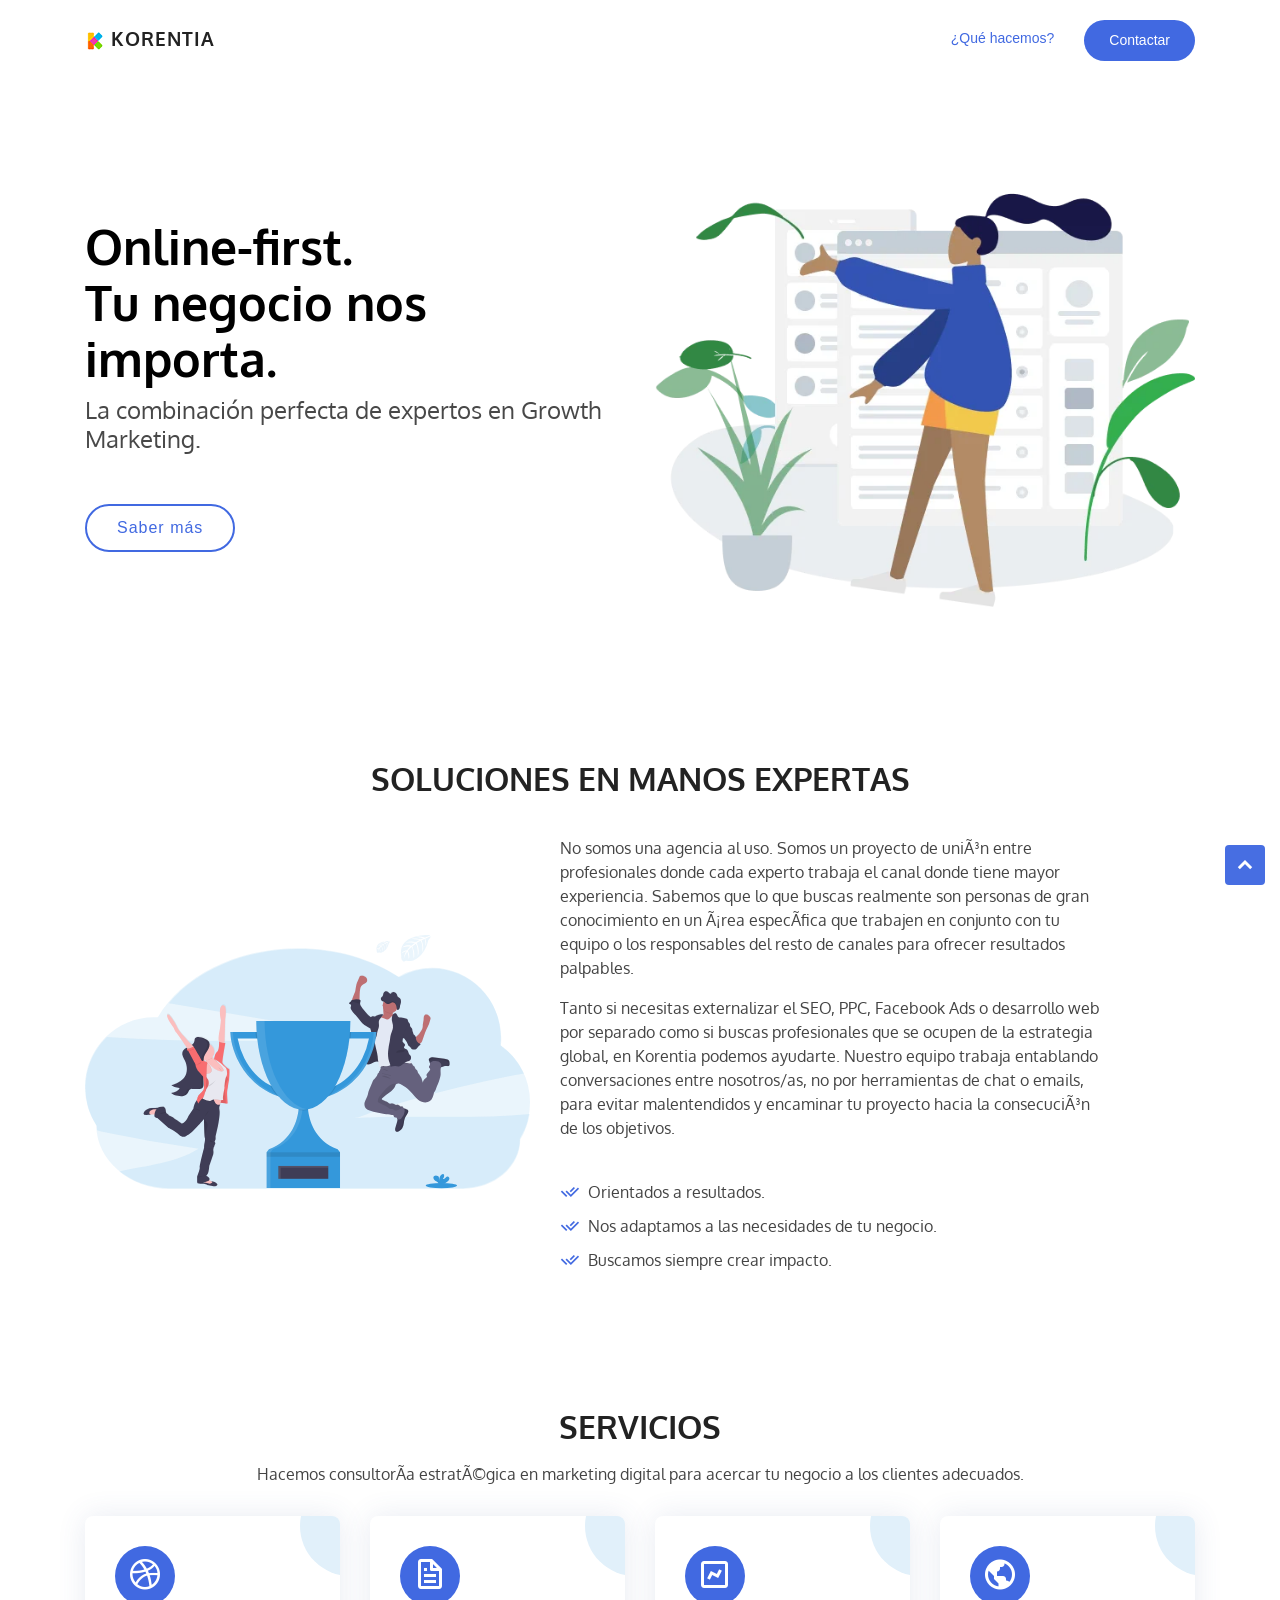
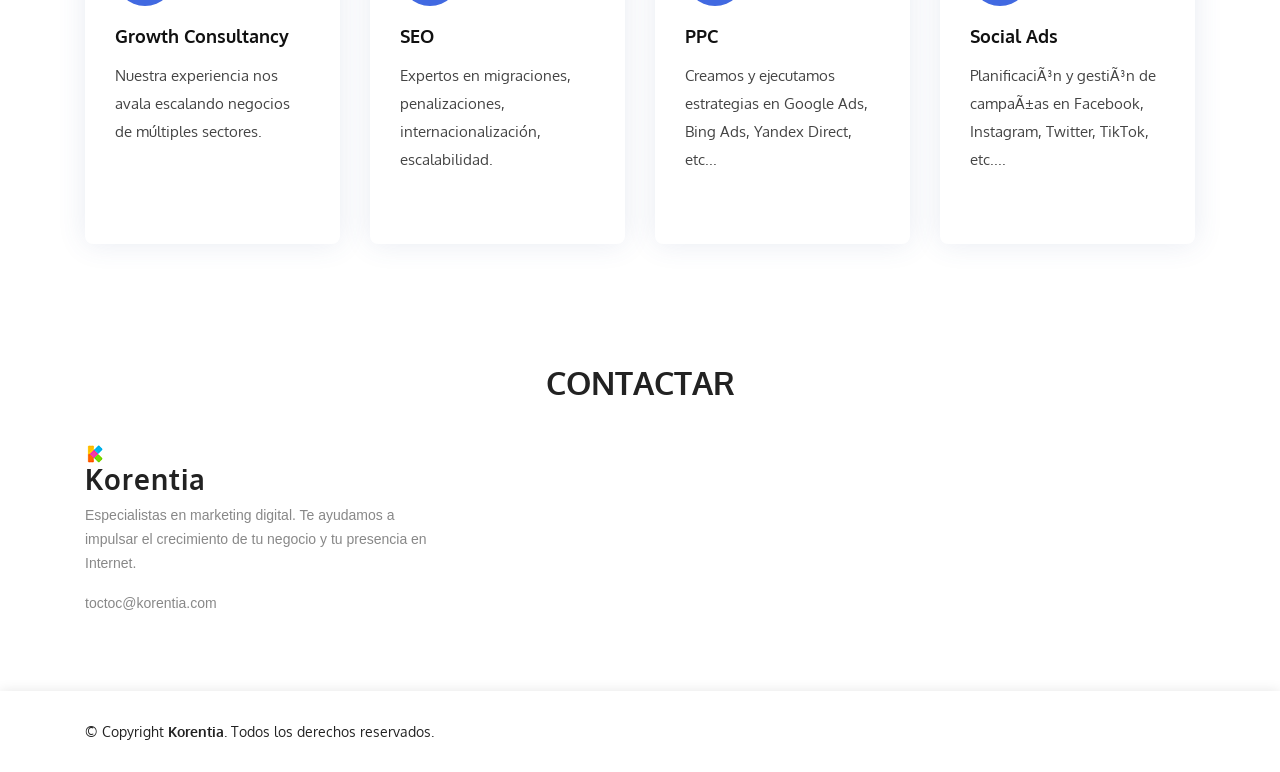
==== index.html @ b809f475 "Add files via upload" ====
<!DOCTYPE html>
<html lang="en-US" prefix="og: http://ogp.me/ns# fb: http://ogp.me/ns/fb#>
  <head>
    <!-- Global site tag (gtag.js) - Google Analytics -->

    <!-- END Global site tag (gtag.js) - Google Analytics -->

    <meta charset="utf-8" />
    <meta content="width=device-width, initial-scale=1.0" name="viewport" />

    <title>
      Korentia - Marketing Digital | SEO PPC Growth Social Ads    </title>
    <meta
      name="description"
      content="Korentia somos especialistas en marketing digital y te ayudamos a impulsar el crecimiento de tu negocio y tu presencia en Internet. "
    />


    <!-- Favicons -->
    <link href="assets/img/korentia-favicon.png" rel="icon" />
    <link href="assets/img/korentia-favicon.png" rel="apple-touch-icon" />

    <!-- Google Fonts -->
    <!-- <link rel="preconnect" href="https://fonts.gstatic.com/" crossorigin /> -->
    <!-- <link
      href="https://fonts.googleapis.com/css?family=Open+Sans:300,400,600,700|Raleway:300,400,500,600,700,|Poppins:300,400,500,600,700"
      rel="stylesheet"
    /> -->
     <link rel="stylesheet" type="text/css" href="https://fonts.googleapis.com/css?family=Oxygen|Karla"> 

    <!-- Vendor CSS Files -->
    <link
      href="assets/vendor/bootstrap/css/bootstrap.min.css"
      rel="stylesheet"
    />
    <link href="assets/vendor/icofont/icofont.min.css" rel="stylesheet" />
    <link href="assets/vendor/remixicon/remixicon.css" rel="stylesheet" />
    <link href="assets/vendor/boxicons/css/boxicons.min.css" rel="stylesheet" />
    <link
      href="assets/vendor/owl.carousel/assets/owl.carousel.min.css"
      rel="stylesheet"
    />
    <link href="assets/vendor/venobox/venobox.css" rel="stylesheet" />
    <link href="assets/vendor/aos/aos.css" rel="stylesheet" />

    <link rel=“canonical” href=“https://korentia.com/” />

    <!-- Template Main CSS File -->
    <link href="assets/css/style.css" rel="stylesheet" />

    <!-- JSON-LD markup generated by Google Structured Data Markup Helper. -->
    <script type="application/ld+json">
      {
        "@context": "http://schema.org",
        "@type": "LocalBusiness",
        "name": "Korentia",
        "description": "Korentia somos especialistas en marketing digital y te ayudamos a impulsar el crecimiento de tu negocio y tu presencia en Internet.",
        "logo": "https://korentia.com/assets/img/korentia-favicon.png",
        "email": "toctoc@korentia.com",
        "url": "https://korentia.com",
        "image": "https://korentia.com/assets/img/HERO.png",
        "address": "Spain"
      }
    </script>
                              
  </head>

  <body>
    <!-- ======= Header ======= -->
    <header id="header" class="fixed-top d-flex align-items-center">
      <div class="container d-flex align-items-center">
        <div class="logo mr-auto">
          <h1 class="text-light"><img
                src="assets/img/korentia-favicon.png"
                alt="Korentia logo"
                class="img-fluid"
              />
            <a href="/"><span>KORENTIA</span></a>
          </h1>
          <!-- Uncomment below if you prefer to use an image logo -->
          <!-- <a href="index.html"><img src="assets/img/logo.png" alt="" class="img-fluid"></a>-->
        </div>

        <nav class="nav-menu d-none d-lg-block">
          <ul>
            <li><a href="#services">&iquest;Qu&eacute; hacemos?</a></li>
            <li class="get-started"><a href="#contact">Contactar</a></li>
          </ul>
        </nav>
        <!-- .nav-menu -->
      </div>
    </header>
    <!-- End Header -->

    <!-- ======= Hero Section ======= -->
    <section id="hero" class="d-flex align-items-center">
      <div class="container">
        <div class="row">
          <div
            class="col-lg-6 pt-5 pt-lg-0 order-2 order-lg-1 d-flex flex-column justify-content-center"
          >
            <h1 data-aos="fade-up">
              Online-first. <br />Tu negocio nos importa.
            </h1>
            <h2 data-aos="fade-up" data-aos-delay="400">
              La combinaci&oacute;n perfecta de expertos en Growth Marketing.
            </h2>
            <div data-aos="fade-up" data-aos-delay="800">
              <a href="#about" class="btn-get-started scrollto">Saber m&aacute;s</a>
            </div>
          </div>
          <div
            hreflang="en-us"
            class="col-lg-6 order-1 order-lg-2 hero-img"
            data-aos="fade-left"
            data-aos-delay="200"
          >
            <img src="assets/img/HERO.webp" class="img-fluid animated" alt="" />
          </div>
        </div>
      </div>
    </section>
    <!-- End Hero -->

    <main id="main">
      <!-- ======= About Us Section ======= -->
      <section id="about" class="about">
        <div class="container">
          <div class="section-title" data-aos="fade-up">
            <h2>Soluciones en manos expertas</h2>
          </div>

          <div class="row content">
            <div
              class="image col-xl-5 d-flex align-items-stretch justify-content-center justify-content-xl-start"
              data-aos="fade-right"
              data-aos-delay="150"
            >
              <img src="assets/img/counts-img.svg" alt="" class="img-fluid" />
            </div>

            <div class="col-lg-6" data-aos="fade-up" data-aos-delay="150">
              <p>
                No somos una agencia al uso. Somos un proyecto de unión entre profesionales donde cada experto trabaja el canal donde tiene mayor experiencia. Sabemos que lo que buscas realmente son personas de gran conocimiento en un área específica que trabajen en conjunto con tu equipo o los responsables del resto de canales para ofrecer resultados palpables.
              </p>
              <p>
                Tanto si necesitas externalizar el SEO, PPC, Facebook Ads o desarrollo web por separado como si buscas profesionales que se ocupen de la estrategia global, en Korentia podemos ayudarte. Nuestro equipo trabaja entablando conversaciones entre nosotros/as, no por herramientas de chat o emails, para evitar malentendidos y encaminar tu proyecto hacia la consecución de los objetivos.
              </p>
              <br />
              <ul>
                <li><i class="ri-check-double-line"></i> Orientados a resultados.</li>
                <li><i class="ri-check-double-line"></i> Nos adaptamos a las necesidades de tu negocio.</li>
                <li><i class="ri-check-double-line"></i> Buscamos siempre crear impacto.</li>
              </ul>
            </div>
          </div>
        </div>
      </section>
      <!-- End About Us Section -->

      <!-- ======= Services Section ======= -->
      <section id="services" class="services">
        <div class="container">
          <div class="section-title" data-aos="fade-up">
            <h2>Servicios</h2>
            <p>
              Hacemos consultoría estratégica en marketing digital para acercar tu negocio a los clientes adecuados.
            </p>
          </div>

          <div class="row">
            <div
              class="col-md-6 col-lg-3 d-flex align-items-stretch mb-5 mb-lg-0"
            >
              <div class="icon-box" data-aos="fade-up" data-aos-delay="100">
                <div class="icon"><i class="bx bxl-dribbble"></i></div>
                <h4 class="title"><a href="">Growth Consultancy</a></h4>
                <p class="description">
                  Nuestra experiencia nos avala escalando negocios de m&uacute;ltiples sectores.
                </p>
                <br />
                </p>
              </div>
            </div>

            <div
              class="col-md-6 col-lg-3 d-flex align-items-stretch mb-5 mb-lg-0"
            >
              <div class="icon-box" data-aos="fade-up" data-aos-delay="200">
                <div class="icon"><i class="bx bx-file"></i></div>
                <h4 class="title"><a href="">SEO</a></h4>
                <p class="description">
                  Expertos en migraciones, penalizaciones, internacionalizaci&oacute;n, escalabilidad.
                </p>
                <br />
                </p>
              </div>
            </div>

            <div
              class="col-md-6 col-lg-3 d-flex align-items-stretch mb-5 mb-lg-0"
            >
              <div class="icon-box" data-aos="fade-up" data-aos-delay="300">
                <div class="icon"><i class="bx bx-chart"></i></div>
                <h4 class="title"><a href="">PPC</a></h4>
                <p class="description">
                  Creamos y ejecutamos estrategias en Google Ads, Bing Ads, Yandex Direct, etc...
                </p>
                <br />
                </p>
              </div>
            </div>

            <div
              class="col-md-6 col-lg-3 d-flex align-items-stretch mb-5 mb-lg-0"
            >
              <div class="icon-box" data-aos="fade-up" data-aos-delay="400">
                <div class="icon"><i class="bx bx-world"></i></div>
                <h4 class="title"><a href="">Social Ads</a></h4>
                <p class="description">
                  Planificación y gestión de campañas en Facebook, Instagram, Twitter, TikTok, etc....
                </p>
                <br />
                </p>
              </div>
            </div>
          </div>
        </div>
      </section>
      <!-- End Services Section -->

      <!-- ======= Knowledge Base Section ======= -->
 
      <!-- End Knowledge Base Section -->

      <!-- ======= Contact Section ======= -->
      <section id="contact" class="contact">
        <div class="container">
          <div class="section-title" data-aos="fade-up">
            <h2>Contactar</h2>
          </div>

          <div class="row">
            <div
              class="col-lg-4 col-md-6"
              data-aos="fade-up"
              data-aos-delay="100"
            >
              <img
                src="assets/img/korentia-favicon.png"
                alt="Korentia logo"
                class="img-fluid"
              />
              <div class="contact-about">

                <h3>Korentia</h3>
                <p>
                  Especialistas en marketing digital. Te ayudamos a impulsar el crecimiento de tu negocio y tu presencia en Internet.
                  <p>toctoc&#64;korentia.com</p>
                </p>

                <!-- Social Links -->
                <!-- End of Social Links -->

                <!--               Subscription Form -->

                <!--             End  Subscription Form -->
              </div>
            </div>

            <div
              class="col-lg-3 col-md-6 mt-4 mt-md-0"
              data-aos="fade-up"
              data-aos-delay="200"
            >

            </div>

            <div
              class="col-lg-5 col-md-12"
              data-aos="fade-up"
              data-aos-delay="300"
            >
              <!--       Contact Form -->
              
              <!--               End of Form -->
            </div>
          </div>
        </div>
      </section>
      <!-- End Contact Section -->
    </main>
    <!-- End #main -->

    <!-- ======= Footer ======= -->
    <footer id="footer">
      <div class="container">
        <div class="row d-flex align-items-center">
          <div class="col-lg-6 text-lg-left text-center">
            <div class="copyright">
              &copy; Copyright <strong>Korentia</strong>. Todos los derechos reservados.
            </div>

          </div>
          <div class="col-lg-6">
          </div>
        </div>
      </div>
    </footer>
    <!-- End Footer -->

    <a href="#" class="back-to-top"><i class="icofont-simple-up"></i></a>

    <!-- Vendor JS Files -->
    <script src="assets/vendor/jquery/jquery.min.js"></script>
    <script src="assets/vendor/bootstrap/js/bootstrap.bundle.min.js"></script>
    <script src="assets/vendor/jquery.easing/jquery.easing.min.js"></script>
    <script src="assets/vendor/waypoints/jquery.waypoints.min.js"></script>
    <script src="assets/vendor/counterup/counterup.min.js"></script>
    <script src="assets/vendor/owl.carousel/owl.carousel.min.js"></script>
    <!-- <script src="assets/vendor/isotope-layout/isotope.pkgd.min.js"></script> -->
    <script src="assets/vendor/venobox/venobox.min.js"></script>
    <script src="assets/vendor/aos/aos.js"></script>

    <!-- Template Main JS File -->
    <script defer src="assets/js/main.js"></script>

    <!-- Template Main JS File -->

  </body>
</html>
---- assets/vendor/venobox/venobox.css ----
/* ------ venobox.css --------*/
.vbox-overlay *, .vbox-overlay *:before, .vbox-overlay *:after{
    -webkit-backface-visibility: hidden;
    -webkit-box-sizing:border-box;
    -moz-box-sizing:border-box;
    box-sizing:border-box;
}
.vbox-overlay * { 
    -webkit-backface-visibility: visible;
    backface-visibility: visible;
}
.vbox-overlay{
    display: -webkit-flex;
    display: flex;
    -webkit-flex-direction: column;
    flex-direction: column;
    -webkit-justify-content: center;
    justify-content: center;
    -webkit-align-items: center;
    align-items: center;
    position: fixed;
    left: 0;
    top: 0;
    bottom: 0;
    right: 0;
    z-index: 999999;
}

/* ----- navigation ----- */
.vbox-title{
    width: 100%;
    height: 40px;
    float: left;
    text-align: center;
    line-height: 28px;
    font-size: 12px;
    padding: 6px 50px;
    overflow: hidden;
    position: fixed;
    display: none;
    left: 0;
    z-index: 89;
}
.vbox-close{
    cursor: pointer;
    position: fixed;
    top: -1px;
    right: 0;
    width: 50px;
    height: 40px;
    padding: 6px;
    display: block;
    background-position:10px center;
    overflow: hidden;
    font-size: 24px;
    line-height: 1;
    text-align: center;
    z-index: 99;
}
.vbox-left{
    cursor: pointer;
    position: fixed;
    left: 0;
    height: 40px;
    overflow: hidden;
    line-height: 28px;
    font-size: 12px;
    z-index: 99;
    display: flex;
    align-items:center;
}
.vbox-num{
    display: inline-block;
    margin: 6px 0 6px 15px;
}
/* ----- Social share ----- */
.vbox-share{
    line-height: 28px;
    font-size: 12px;
    overflow: hidden;
    position: fixed;
    left: 0;
    z-index: 98;
    display: flex;
    align-items:center;
    justify-content: center;
    width: 100%;
    text-align: center;
}
.vbox-share svg{
    max-height: 28px;
    width: 28px;
    z-index: 10;
    margin-left: 12px;
    margin-top: 6px;
    margin-bottom: 6px;
    vertical-align: middle;
}


/* ----- navigation ARROWS ----- */
.vbox-next, .vbox-prev{
    position: fixed;
    top: 50%;
    margin-top: -15px;
    overflow: hidden;
    cursor: pointer;
    display: block;
    width: 45px;
    height: 45px;
    z-index: 99;
}
.vbox-next span, .vbox-prev span{
    position: relative;
    width: 20px;
    height: 20px;
    border: 2px solid transparent;
    border-top-color: #B6B6B6;
    border-right-color: #B6B6B6;
    text-indent: -100px;
    position: absolute;
    top: 8px;
    display: block;
}
.vbox-prev{
    left: 15px;
}
.vbox-next{
    right: 15px;
}
.vbox-prev span{
    left: 10px;
    -ms-transform: rotate(-135deg);
    -webkit-transform: rotate(-135deg);
    transform: rotate(-135deg);
}
.vbox-next span{
    -ms-transform: rotate(45deg);
    -webkit-transform: rotate(45deg);
    transform: rotate(45deg);
    right: 10px;
}
/* ------- inline window ------ */
.vbox-inline{
    width: 420px;
    height: 315px;
    height: 70vh;
    padding: 10px;
    background: #fff;
    margin: 0 auto;
    overflow: auto;
    text-align: left;
}
/* ------- Video & iFrames window ------ */
.venoframe{
    max-width: 100%;
    width: 100%;
    border: none;
    width: 100%;
    height: 260px;
    height: 70vh;
}
.venoframe.vbvid{
    height: 260px;
}
@media (min-width: 768px) {
    .venoframe, .vbox-inline{
        width: 90%;
        height: 360px;
        height: 70vh;
    }
    .venoframe.vbvid{
        width: 640px;
        height: 360px;
    }
}
@media (min-width: 992px) {
    .venoframe, .vbox-inline{
        max-width: 1200px;
        width: 80%;
        height: 540px;
        height: 70vh;
    }
    .venoframe.vbvid{
        width: 960px;
        height: 540px;
    }
}
/* 
Please do NOT edit this part! 
or at least read this note: http://i.imgur.com/7C0ws9e.gif
*/
.vbox-open{
    overflow: hidden;
}
.vbox-container{
    position: absolute;
    left: 0;
    right: 0;
    top: 0;
    bottom: 0;
    overflow-x: hidden;
    overflow-y: scroll;
    overflow-scrolling: touch;
    -webkit-overflow-scrolling: touch;
    z-index: 20;
    max-height: 100%;

}

.vbox-content{
    text-align: center;
    float: left;
    width: 100%;
    position: relative;
    overflow: hidden;
    padding: 20px 4%;
}
.vbox-container img{
    max-width: 100%;
    height: auto;
}
.vbox-figlio{
    box-shadow: 0 0 12px rgba(0,0,0,0.19), 0 6px 6px rgba(0,0,0,0.23);
    max-width: 100%;
    text-align: initial;
}
img.vbox-figlio{
    -webkit-user-select: none;
-khtml-user-select: none;
-moz-user-select: none;
-o-user-select: none;
user-select: none;
}
.vbox-content.swipe-left{
    margin-left: -200px !important;
}
.vbox-content.swipe-right{
    margin-left: 200px !important;
}
.vbox-animated{
    webkit-transition: margin 300ms ease-out;
    transition: margin 300ms ease-out;
}

/* ---------- preloader ----------
 * SPINKIT 
 * http://tobiasahlin.com/spinkit/
-------------------------------- */
.sk-double-bounce,.sk-rotating-plane{width:40px;height:40px;margin:40px auto}.sk-rotating-plane{background-color:#333;-webkit-animation:sk-rotatePlane 1.2s infinite ease-in-out;animation:sk-rotatePlane 1.2s infinite ease-in-out}@-webkit-keyframes sk-rotatePlane{0%{-webkit-transform:perspective(120px) rotateX(0) rotateY(0);transform:perspective(120px) rotateX(0) rotateY(0)}50%{-webkit-transform:perspective(120px) rotateX(-180.1deg) rotateY(0);transform:perspective(120px) rotateX(-180.1deg) rotateY(0)}100%{-webkit-transform:perspective(120px) rotateX(-180deg) rotateY(-179.9deg);transform:perspective(120px) rotateX(-180deg) rotateY(-179.9deg)}}@keyframes sk-rotatePlane{0%{-webkit-transform:perspective(120px) rotateX(0) rotateY(0);transform:perspective(120px) rotateX(0) rotateY(0)}50%{-webkit-transform:perspective(120px) rotateX(-180.1deg) rotateY(0);transform:perspective(120px) rotateX(-180.1deg) rotateY(0)}100%{-webkit-transform:perspective(120px) rotateX(-180deg) rotateY(-179.9deg);transform:perspective(120px) rotateX(-180deg) rotateY(-179.9deg)}}.sk-double-bounce{position:relative}.sk-double-bounce .sk-child{width:100%;height:100%;border-radius:50%;background-color:#333;opacity:.6;position:absolute;top:0;left:0;-webkit-animation:sk-doubleBounce 2s infinite ease-in-out;animation:sk-doubleBounce 2s infinite ease-in-out}.sk-chasing-dots .sk-child,.sk-spinner-pulse,.sk-three-bounce .sk-child{background-color:#333;border-radius:100%}.sk-double-bounce .sk-double-bounce2{-webkit-animation-delay:-1s;animation-delay:-1s}@-webkit-keyframes sk-doubleBounce{0%,100%{-webkit-transform:scale(0);transform:scale(0)}50%{-webkit-transform:scale(1);transform:scale(1)}}@keyframes sk-doubleBounce{0%,100%{-webkit-transform:scale(0);transform:scale(0)}50%{-webkit-transform:scale(1);transform:scale(1)}}.sk-wave{margin:40px auto;width:50px;height:40px;text-align:center;font-size:10px}.sk-wave .sk-rect{background-color:#333;height:100%;width:6px;display:inline-block;-webkit-animation:sk-waveStretchDelay 1.2s infinite ease-in-out;animation:sk-waveStretchDelay 1.2s infinite ease-in-out}.sk-wave .sk-rect1{-webkit-animation-delay:-1.2s;animation-delay:-1.2s}.sk-wave .sk-rect2{-webkit-animation-delay:-1.1s;animation-delay:-1.1s}.sk-wave .sk-rect3{-webkit-animation-delay:-1s;animation-delay:-1s}.sk-wave .sk-rect4{-webkit-animation-delay:-.9s;animation-delay:-.9s}.sk-wave .sk-rect5{-webkit-animation-delay:-.8s;animation-delay:-.8s}@-webkit-keyframes sk-waveStretchDelay{0%,100%,40%{-webkit-transform:scaleY(.4);transform:scaleY(.4)}20%{-webkit-transform:scaleY(1);transform:scaleY(1)}}@keyframes sk-waveStretchDelay{0%,100%,40%{-webkit-transform:scaleY(.4);transform:scaleY(.4)}20%{-webkit-transform:scaleY(1);transform:scaleY(1)}}.sk-wandering-cubes{margin:40px auto;width:40px;height:40px;position:relative}.sk-wandering-cubes .sk-cube{background-color:#333;width:10px;height:10px;position:absolute;top:0;left:0;-webkit-animation:sk-wanderingCube 1.8s ease-in-out -1.8s infinite both;animation:sk-wanderingCube 1.8s ease-in-out -1.8s infinite both}.sk-chasing-dots,.sk-spinner-pulse{width:40px;height:40px;margin:40px auto}.sk-wandering-cubes .sk-cube2{-webkit-animation-delay:-.9s;animation-delay:-.9s}@-webkit-keyframes sk-wanderingCube{0%{-webkit-transform:rotate(0);transform:rotate(0)}25%{-webkit-transform:translateX(30px) rotate(-90deg) scale(.5);transform:translateX(30px) rotate(-90deg) scale(.5)}50%{-webkit-transform:translateX(30px) translateY(30px) rotate(-179deg);transform:translateX(30px) translateY(30px) rotate(-179deg)}50.1%{-webkit-transform:translateX(30px) translateY(30px) rotate(-180deg);transform:translateX(30px) translateY(30px) rotate(-180deg)}75%{-webkit-transform:translateX(0) translateY(30px) rotate(-270deg) scale(.5);transform:translateX(0) translateY(30px) rotate(-270deg) scale(.5)}100%{-webkit-transform:rotate(-360deg);transform:rotate(-360deg)}}@keyframes sk-wanderingCube{0%{-webkit-transform:rotate(0);transform:rotate(0)}25%{-webkit-transform:translateX(30px) rotate(-90deg) scale(.5);transform:translateX(30px) rotate(-90deg) scale(.5)}50%{-webkit-transform:translateX(30px) translateY(30px) rotate(-179deg);transform:translateX(30px) translateY(30px) rotate(-179deg)}50.1%{-webkit-transform:translateX(30px) translateY(30px) rotate(-180deg);transform:translateX(30px) translateY(30px) rotate(-180deg)}75%{-webkit-transform:translateX(0) translateY(30px) rotate(-270deg) scale(.5);transform:translateX(0) translateY(30px) rotate(-270deg) scale(.5)}100%{-webkit-transform:rotate(-360deg);transform:rotate(-360deg)}}.sk-spinner-pulse{-webkit-animation:sk-pulseScaleOut 1s infinite ease-in-out;animation:sk-pulseScaleOut 1s infinite ease-in-out}@-webkit-keyframes sk-pulseScaleOut{0%{-webkit-transform:scale(0);transform:scale(0)}100%{-webkit-transform:scale(1);transform:scale(1);opacity:0}}@keyframes sk-pulseScaleOut{0%{-webkit-transform:scale(0);transform:scale(0)}100%{-webkit-transform:scale(1);transform:scale(1);opacity:0}}.sk-chasing-dots{position:relative;text-align:center;-webkit-animation:sk-chasingDotsRotate 2s infinite linear;animation:sk-chasingDotsRotate 2s infinite linear}.sk-chasing-dots .sk-child{width:60%;height:60%;display:inline-block;position:absolute;top:0;-webkit-animation:sk-chasingDotsBounce 2s infinite ease-in-out;animation:sk-chasingDotsBounce 2s infinite ease-in-out}.sk-chasing-dots .sk-dot2{top:auto;bottom:0;-webkit-animation-delay:-1s;animation-delay:-1s}@-webkit-keyframes sk-chasingDotsRotate{100%{-webkit-transform:rotate(360deg);transform:rotate(360deg)}}@keyframes sk-chasingDotsRotate{100%{-webkit-transform:rotate(360deg);transform:rotate(360deg)}}@-webkit-keyframes sk-chasingDotsBounce{0%,100%{-webkit-transform:scale(0);transform:scale(0)}50%{-webkit-transform:scale(1);transform:scale(1)}}@keyframes sk-chasingDotsBounce{0%,100%{-webkit-transform:scale(0);transform:scale(0)}50%{-webkit-transform:scale(1);transform:scale(1)}}.sk-three-bounce{margin:40px auto;width:80px;text-align:center}.sk-three-bounce .sk-child{width:20px;height:20px;display:inline-block;-webkit-animation:sk-three-bounce 1.4s ease-in-out 0s infinite both;animation:sk-three-bounce 1.4s ease-in-out 0s infinite both}.sk-circle .sk-child:before,.sk-fading-circle .sk-circle:before{display:block;border-radius:100%;content:'';background-color:#333}.sk-three-bounce .sk-bounce1{-webkit-animation-delay:-.32s;animation-delay:-.32s}.sk-three-bounce .sk-bounce2{-webkit-animation-delay:-.16s;animation-delay:-.16s}@-webkit-keyframes sk-three-bounce{0%,100%,80%{-webkit-transform:scale(0);transform:scale(0)}40%{-webkit-transform:scale(1);transform:scale(1)}}@keyframes sk-three-bounce{0%,100%,80%{-webkit-transform:scale(0);transform:scale(0)}40%{-webkit-transform:scale(1);transform:scale(1)}}.sk-circle{margin:40px auto;width:40px;height:40px;position:relative}.sk-circle .sk-child{width:100%;height:100%;position:absolute;left:0;top:0}.sk-circle .sk-child:before{margin:0 auto;width:15%;height:15%;-webkit-animation:sk-circleBounceDelay 1.2s infinite ease-in-out both;animation:sk-circleBounceDelay 1.2s infinite ease-in-out both}.sk-circle .sk-circle2{-webkit-transform:rotate(30deg);-ms-transform:rotate(30deg);transform:rotate(30deg)}.sk-circle .sk-circle3{-webkit-transform:rotate(60deg);-ms-transform:rotate(60deg);transform:rotate(60deg)}.sk-circle .sk-circle4{-webkit-transform:rotate(90deg);-ms-transform:rotate(90deg);transform:rotate(90deg)}.sk-circle .sk-circle5{-webkit-transform:rotate(120deg);-ms-transform:rotate(120deg);transform:rotate(120deg)}.sk-circle .sk-circle6{-webkit-transform:rotate(150deg);-ms-transform:rotate(150deg);transform:rotate(150deg)}.sk-circle .sk-circle7{-webkit-transform:rotate(180deg);-ms-transform:rotate(180deg);transform:rotate(180deg)}.sk-circle .sk-circle8{-webkit-transform:rotate(210deg);-ms-transform:rotate(210deg);transform:rotate(210deg)}.sk-circle .sk-circle9{-webkit-transform:rotate(240deg);-ms-transform:rotate(240deg);transform:rotate(240deg)}.sk-circle .sk-circle10{-webkit-transform:rotate(270deg);-ms-transform:rotate(270deg);transform:rotate(270deg)}.sk-circle .sk-circle11{-webkit-transform:rotate(300deg);-ms-transform:rotate(300deg);transform:rotate(300deg)}.sk-circle .sk-circle12{-webkit-transform:rotate(330deg);-ms-transform:rotate(330deg);transform:rotate(330deg)}.sk-circle .sk-circle2:before{-webkit-animation-delay:-1.1s;animation-delay:-1.1s}.sk-circle .sk-circle3:before{-webkit-animation-delay:-1s;animation-delay:-1s}.sk-circle .sk-circle4:before{-webkit-animation-delay:-.9s;animation-delay:-.9s}.sk-circle .sk-circle5:before{-webkit-animation-delay:-.8s;animation-delay:-.8s}.sk-circle .sk-circle6:before{-webkit-animation-delay:-.7s;animation-delay:-.7s}.sk-circle .sk-circle7:before{-webkit-animation-delay:-.6s;animation-delay:-.6s}.sk-circle .sk-circle8:before{-webkit-animation-delay:-.5s;animation-delay:-.5s}.sk-circle .sk-circle9:before{-webkit-animation-delay:-.4s;animation-delay:-.4s}.sk-circle .sk-circle10:before{-webkit-animation-delay:-.3s;animation-delay:-.3s}.sk-circle .sk-circle11:before{-webkit-animation-delay:-.2s;animation-delay:-.2s}.sk-circle .sk-circle12:before{-webkit-animation-delay:-.1s;animation-delay:-.1s}@-webkit-keyframes sk-circleBounceDelay{0%,100%,80%{-webkit-transform:scale(0);transform:scale(0)}40%{-webkit-transform:scale(1);transform:scale(1)}}@keyframes sk-circleBounceDelay{0%,100%,80%{-webkit-transform:scale(0);transform:scale(0)}40%{-webkit-transform:scale(1);transform:scale(1)}}.sk-cube-grid{width:40px;height:40px;margin:40px auto}.sk-cube-grid .sk-cube{width:33.33%;height:33.33%;background-color:#333;float:left;-webkit-animation:sk-cubeGridScaleDelay 1.3s infinite ease-in-out;animation:sk-cubeGridScaleDelay 1.3s infinite ease-in-out}.sk-cube-grid .sk-cube1{-webkit-animation-delay:.2s;animation-delay:.2s}.sk-cube-grid .sk-cube2{-webkit-animation-delay:.3s;animation-delay:.3s}.sk-cube-grid .sk-cube3{-webkit-animation-delay:.4s;animation-delay:.4s}.sk-cube-grid .sk-cube4{-webkit-animation-delay:.1s;animation-delay:.1s}.sk-cube-grid .sk-cube5{-webkit-animation-delay:.2s;animation-delay:.2s}.sk-cube-grid .sk-cube6{-webkit-animation-delay:.3s;animation-delay:.3s}.sk-cube-grid .sk-cube7{-webkit-animation-delay:0ms;animation-delay:0ms}.sk-cube-grid .sk-cube8{-webkit-animation-delay:.1s;animation-delay:.1s}.sk-cube-grid .sk-cube9{-webkit-animation-delay:.2s;animation-delay:.2s}@-webkit-keyframes sk-cubeGridScaleDelay{0%,100%,70%{-webkit-transform:scale3D(1,1,1);transform:scale3D(1,1,1)}35%{-webkit-transform:scale3D(0,0,1);transform:scale3D(0,0,1)}}@keyframes sk-cubeGridScaleDelay{0%,100%,70%{-webkit-transform:scale3D(1,1,1);transform:scale3D(1,1,1)}35%{-webkit-transform:scale3D(0,0,1);transform:scale3D(0,0,1)}}.sk-fading-circle{margin:40px auto;width:40px;height:40px;position:relative}.sk-fading-circle .sk-circle{width:100%;height:100%;position:absolute;left:0;top:0}.sk-fading-circle .sk-circle:before{margin:0 auto;width:15%;height:15%;-webkit-animation:sk-circleFadeDelay 1.2s infinite ease-in-out both;animation:sk-circleFadeDelay 1.2s infinite ease-in-out both}.sk-fading-circle .sk-circle2{-webkit-transform:rotate(30deg);-ms-transform:rotate(30deg);transform:rotate(30deg)}.sk-fading-circle .sk-circle3{-webkit-transform:rotate(60deg);-ms-transform:rotate(60deg);transform:rotate(60deg)}.sk-fading-circle .sk-circle4{-webkit-transform:rotate(90deg);-ms-transform:rotate(90deg);transform:rotate(90deg)}.sk-fading-circle .sk-circle5{-webkit-transform:rotate(120deg);-ms-transform:rotate(120deg);transform:rotate(120deg)}.sk-fading-circle .sk-circle6{-webkit-transform:rotate(150deg);-ms-transform:rotate(150deg);transform:rotate(150deg)}.sk-fading-circle .sk-circle7{-webkit-transform:rotate(180deg);-ms-transform:rotate(180deg);transform:rotate(180deg)}.sk-fading-circle .sk-circle8{-webkit-transform:rotate(210deg);-ms-transform:rotate(210deg);transform:rotate(210deg)}.sk-fading-circle .sk-circle9{-webkit-transform:rotate(240deg);-ms-transform:rotate(240deg);transform:rotate(240deg)}.sk-fading-circle .sk-circle10{-webkit-transform:rotate(270deg);-ms-transform:rotate(270deg);transform:rotate(270deg)}.sk-fading-circle .sk-circle11{-webkit-transform:rotate(300deg);-ms-transform:rotate(300deg);transform:rotate(300deg)}.sk-fading-circle .sk-circle12{-webkit-transform:rotate(330deg);-ms-transform:rotate(330deg);transform:rotate(330deg)}.sk-fading-circle .sk-circle2:before{-webkit-animation-delay:-1.1s;animation-delay:-1.1s}.sk-fading-circle .sk-circle3:before{-webkit-animation-delay:-1s;animation-delay:-1s}.sk-fading-circle .sk-circle4:before{-webkit-animation-delay:-.9s;animation-delay:-.9s}.sk-fading-circle .sk-circle5:before{-webkit-animation-delay:-.8s;animation-delay:-.8s}.sk-fading-circle .sk-circle6:before{-webkit-animation-delay:-.7s;animation-delay:-.7s}.sk-fading-circle .sk-circle7:before{-webkit-animation-delay:-.6s;animation-delay:-.6s}.sk-fading-circle .sk-circle8:before{-webkit-animation-delay:-.5s;animation-delay:-.5s}.sk-fading-circle .sk-circle9:before{-webkit-animation-delay:-.4s;animation-delay:-.4s}.sk-fading-circle .sk-circle10:before{-webkit-animation-delay:-.3s;animation-delay:-.3s}.sk-fading-circle .sk-circle11:before{-webkit-animation-delay:-.2s;animation-delay:-.2s}.sk-fading-circle .sk-circle12:before{-webkit-animation-delay:-.1s;animation-delay:-.1s}@-webkit-keyframes sk-circleFadeDelay{0%,100%,39%{opacity:0}40%{opacity:1}}@keyframes sk-circleFadeDelay{0%,100%,39%{opacity:0}40%{opacity:1}}.sk-folding-cube{margin:40px auto;width:40px;height:40px;position:relative;-webkit-transform:rotateZ(45deg);transform:rotateZ(45deg)}.sk-folding-cube .sk-cube{float:left;width:50%;height:50%;position:relative;-webkit-transform:scale(1.1);-ms-transform:scale(1.1);transform:scale(1.1)}.sk-folding-cube .sk-cube:before{content:'';position:absolute;top:0;left:0;width:100%;height:100%;background-color:#333;-webkit-animation:sk-foldCubeAngle 2.4s infinite linear both;animation:sk-foldCubeAngle 2.4s infinite linear both;-webkit-transform-origin:100% 100%;-ms-transform-origin:100% 100%;transform-origin:100% 100%}.sk-folding-cube .sk-cube2{-webkit-transform:scale(1.1) rotateZ(90deg);transform:scale(1.1) rotateZ(90deg)}.sk-folding-cube .sk-cube3{-webkit-transform:scale(1.1) rotateZ(180deg);transform:scale(1.1) rotateZ(180deg)}.sk-folding-cube .sk-cube4{-webkit-transform:scale(1.1) rotateZ(270deg);transform:scale(1.1) rotateZ(270deg)}.sk-folding-cube .sk-cube2:before{-webkit-animation-delay:.3s;animation-delay:.3s}.sk-folding-cube .sk-cube3:before{-webkit-animation-delay:.6s;animation-delay:.6s}.sk-folding-cube .sk-cube4:before{-webkit-animation-delay:.9s;animation-delay:.9s}@-webkit-keyframes sk-foldCubeAngle{0%,10%{-webkit-transform:perspective(140px) rotateX(-180deg);transform:perspective(140px) rotateX(-180deg);opacity:0}25%,75%{-webkit-transform:perspective(140px) rotateX(0);transform:perspective(140px) rotateX(0);opacity:1}100%,90%{-webkit-transform:perspective(140px) rotateY(180deg);transform:perspective(140px) rotateY(180deg);opacity:0}}@keyframes sk-foldCubeAngle{0%,10%{-webkit-transform:perspective(140px) rotateX(-180deg);transform:perspective(140px) rotateX(-180deg);opacity:0}25%,75%{-webkit-transform:perspective(140px) rotateX(0);transform:perspective(140px) rotateX(0);opacity:1}100%,90%{-webkit-transform:perspective(140px) rotateY(180deg);transform:perspective(140px) rotateY(180deg);opacity:0}}
---- assets/css/style.css ----
/*--------------------------------------------------------------
# General
--------------------------------------------------------------*/

@font-face {
  font-family: "Oxygen";
  font-weight: 400;
  font-style: normal;
  src: url("//fonts.googleapis.com/css?family=Oxygen") format("woff2");
  font-display: swap;
}

body {
  font-family: "Oxygen", sans-serif; 
  color: #444444;
}

a {
  color: #4169e1;
}

a:hover {
  color: #5faee3;
  text-decoration: none;
}

h1,
h2,
h3,
h4,
h5,
h6 {
  font-family: "Oxygen", sans-serif;
}

/*--------------------------------------------------------------
# Back to top button
--------------------------------------------------------------*/
.back-to-top {
  position: fixed;
  display: none;
  right: 15px;
  bottom: 15px;
  z-index: 99999;
}

.back-to-top i {
  display: flex;
  align-items: center;
  justify-content: center;
  font-size: 24px;
  width: 40px;
  height: 40px;
  border-radius: 4px;
  background: #4169e1;
  color: #fff;
  transition: all 0.4s;
}

.back-to-top i:hover {
  background: #57aae1;
  color: #fff;
}

/*--------------------------------------------------------------
# Disable AOS delay on mobile
--------------------------------------------------------------*/
@media screen and (max-width: 768px) {
  [data-aos-delay] {
    transition-delay: 0 !important;
  }
}

/*--------------------------------------------------------------
# Header
--------------------------------------------------------------*/
#header {
  height: 80px;
  z-index: 997;
  transition: all 0.5s;
}

#header.header-scrolled {
  box-shadow: 0px 2px 15px rgba(0, 0, 0, 0.1);
  height: 60px;
  background: #fff;
}

#header .logo h1 {
  font-size: 19px;
  margin: 0;
  padding: 0;
  line-height: 1;
  font-weight: 700;
  letter-spacing: 1px;
}

#header .logo h1 a,
#header .logo h1 a:hover {
  color: #222222;
  text-decoration: none;
}

#header .logo img {
  padding: 0;
  margin: 0;
  max-height: 40px;
}

@media (max-width: 768px) {
  #header {
    box-shadow: 0px 2px 15px rgba(0, 0, 0, 0.1);
    height: 60px;
    background: #fff;
  }
  #header .logo h1 {
    font-size: 28px;
  }
}

/*--------------------------------------------------------------
# Navigation Menu
--------------------------------------------------------------*/
/* Desktop Navigation */
.nav-menu,
.nav-menu * {
  margin: 0;
  padding: 0;
  list-style: none;
}

.nav-menu > ul > li {
  position: relative;
  white-space: nowrap;
  float: left;
}

.nav-menu a {
  display: block;
  position: relative;
  color: #555555;
  padding: 8px 0 12px 25px;
  transition: 0.3s;
  font-size: 14px;
  font-family: "Open Sans", sans-serif;
}

.nav-menu a:hover,
.nav-menu .active > a,
.nav-menu li:hover > a {
  color: #4169e1;
  text-decoration: none;
}

.nav-menu .get-started a {
  background: #4169e1;
  color: #fff;
  border-radius: 50px;
  margin: 0 0 0 30px;
  padding: 10px 25px;
}

.nav-menu .get-started a:hover {
  background: #57aae1;
  color: #fff;
}

.nav-menu .drop-down ul {
  display: block;
  position: absolute;
  left: 25px;
  top: calc(100% + 30px);
  z-index: 99;
  opacity: 0;
  visibility: hidden;
  padding: 10px 0;
  background: #fff;
  box-shadow: 0px 0px 30px rgba(127, 137, 161, 0.25);
  transition: ease all 0.3s;
  border-radius: 5px;
}

.nav-menu .drop-down:hover > ul {
  opacity: 1;
  top: 100%;
  visibility: visible;
}

.nav-menu .drop-down li {
  min-width: 180px;
  position: relative;
}

.nav-menu .drop-down ul a {
  padding: 10px 20px;
  font-size: 14px;
  text-transform: none;
  color: #222222;
}

.nav-menu .drop-down ul a:hover,
.nav-menu .drop-down ul .active > a,
.nav-menu .drop-down ul li:hover > a {
  color: #4169e1;
}

.nav-menu .drop-down > a:after {
  content: "\ea99";
  font-family: IcoFont;
  padding-left: 5px;
}

.nav-menu .drop-down .drop-down ul {
  top: 0;
  left: calc(100% - 30px);
}

.nav-menu .drop-down .drop-down:hover > ul {
  opacity: 1;
  top: 0;
  left: 100%;
}

.nav-menu .drop-down .drop-down > a {
  padding-right: 35px;
}

.nav-menu .drop-down .drop-down > a:after {
  content: "\eaa0";
  font-family: IcoFont;
  position: absolute;
  right: 15px;
}

@media (max-width: 1366px) {
  .nav-menu .drop-down .drop-down ul {
    left: -90%;
  }
  .nav-menu .drop-down .drop-down:hover > ul {
    left: -100%;
  }
  .nav-menu .drop-down .drop-down > a:after {
    content: "\ea9d";
  }
}

/* Mobile Navigation */
.mobile-nav-toggle {
  position: fixed;
  right: 15px;
  top: 15px;
  z-index: 9998;
  border: 0;
  background: none;
  font-size: 24px;
  transition: all 0.4s;
  outline: none !important;
  line-height: 1;
  cursor: pointer;
  text-align: right;
}

.mobile-nav-toggle i {
  color: #222222;
}

.mobile-nav {
  position: fixed;
  top: 55px;
  right: 15px;
  bottom: 15px;
  left: 15px;
  z-index: 9999;
  overflow-y: auto;
  background: #fff;
  transition: ease-in-out 0.2s;
  opacity: 0;
  visibility: hidden;
  border-radius: 10px;
  padding: 10px 0;
}

.mobile-nav * {
  margin: 0;
  padding: 0;
  list-style: none;
}

.mobile-nav a {
  display: block;
  position: relative;
  color: #222222;
  padding: 10px 20px;
  font-weight: 500;
  outline: none;
}

.mobile-nav a:hover,
.mobile-nav .active > a,
.mobile-nav li:hover > a {
  color: #4169e1;
  text-decoration: none;
}

.mobile-nav .get-started {
  text-align: center;
  margin-top: 10px;
}

.mobile-nav .get-started a {
  background: #4169e1;
  color: #fff;
  border-radius: 50px;
  margin: 0 15px;
  padding: 10px 30px;
  display: inline-block;
}

.mobile-nav .get-started a:hover {
  background: #57aae1;
  color: #fff;
}

.mobile-nav .drop-down > a:after {
  content: "\ea99";
  font-family: IcoFont;
  padding-left: 10px;
  position: absolute;
  right: 15px;
}

.mobile-nav .active.drop-down > a:after {
  content: "\eaa1";
}

.mobile-nav .drop-down > a {
  padding-right: 35px;
}

.mobile-nav .drop-down ul {
  display: none;
  overflow: hidden;
}

.mobile-nav .drop-down li {
  padding-left: 20px;
}

.mobile-nav-overly {
  width: 100%;
  height: 100%;
  z-index: 9997;
  top: 0;
  left: 0;
  position: fixed;
  background: rgba(9, 9, 9, 0.6);
  overflow: hidden;
  display: none;
  transition: ease-in-out 0.2s;
}

.mobile-nav-active {
  overflow: hidden;
}

.mobile-nav-active .mobile-nav {
  opacity: 1;
  visibility: visible;
}

.mobile-nav-active .mobile-nav-toggle i {
  color: #fff;
}

/*--------------------------------------------------------------
# Hero Section
--------------------------------------------------------------*/
#hero {
  width: 100%;
  height: 70vh;
  margin-top: 70px;
}

#hero h1 {
  margin: 0 0 10px 0;
  font-size: 48px;
  font-weight: 700;
  line-height: 56px;
  color: black;
}

#hero h2 {
  color: #484848;
  margin-bottom: 50px;
  font-size: 24px;
}

#hero .btn-get-started {
  font-family: "Raleway", sans-serif;
  font-weight: 500;
  font-size: 16px;
  letter-spacing: 1px;
  display: inline-block;
  padding: 10px 30px;
  border-radius: 50px;
  transition: 0.5s;
  color: #4169e1;
  border: 2px solid #4169e1;
}

#hero .btn-get-started:hover {
  background: #4169e1;
  color: #fff;
}

#hero .animated {
  animation: up-down 2s ease-in-out infinite alternate-reverse both;
}

@media (min-width: 1024px) {
  #hero {
    background-attachment: fixed;
  }
}

@media (max-width: 991px) {
  #hero {
    height: 100vh;
  }
  #hero .animated {
    -webkit-animation: none;
    animation: none;
  }
  #hero .hero-img {
    text-align: center;
  }
  #hero .hero-img img {
    width: 50%;
  }
}

@media (max-width: 768px) {
  #hero {
    margin-top: 20px;
  }
  #hero h1 {
    font-size: 28px;
    line-height: 36px;
  }
  #hero h2 {
    font-size: 18px;
    line-height: 24px;
    margin-bottom: 30px;
  }
  #hero .hero-img img {
    width: 70%;
  }
}

@media (max-width: 575px) {
  #hero .hero-img img {
    width: 80%;
  }
}

@-webkit-keyframes up-down {
  0% {
    transform: translateY(10px);
  }
  100% {
    transform: translateY(-10px);
  }
}

@keyframes up-down {
  0% {
    transform: translateY(10px);
  }
  100% {
    transform: translateY(-10px);
  }
}

/*--------------------------------------------------------------
# Sections General
--------------------------------------------------------------*/
section {
  padding: 60px 0;
  overflow: hidden;
}

.section-bg {
  background-color: #f7fbfe;
}

.section-title {
  text-align: center;
  padding-bottom: 30px;
}

.section-title h2 {
  font-size: 32px;
  font-weight: bold;
  text-transform: uppercase;
  position: relative;
  color: #222222;
}

.section-title h2::before,
.section-title h2::after {
  content: "";
  width: 50px;
  height: 2px;
  display: inline-block;
}

.section-title h2::before {
  margin: 0 15px 10px 0;
}

.section-title h2::after {
  margin: 0 0 10px 15px;
}

.section-title p {
  margin: 15px 0 0 0;
}

/*--------------------------------------------------------------
# About Us
--------------------------------------------------------------*/
.about .content h3 {
  font-weight: 600;
  font-size: 26px;
}

.about .content ul {
  list-style: none;
  padding: 0;
}

.about .content ul li {
  padding-left: 28px;
  position: relative;
}

.about .content ul li + li {
  margin-top: 10px;
}

.about .content ul i {
  position: absolute;
  left: 0;
  top: 2px;
  font-size: 20px;
  color: #4169e1;
  line-height: 1;
}

.about .content p:last-child {
  margin-bottom: 0;
}

.about .content .btn-learn-more {
  font-family: "Raleway", sans-serif;
  font-weight: 600;
  font-size: 14px;
  letter-spacing: 1px;
  display: inline-block;
  padding: 12px 32px;
  border-radius: 50px;
  transition: 0.3s;
  line-height: 1;
  color: #4169e1;
  -webkit-animation-delay: 0.8s;
  animation-delay: 0.8s;
  margin-top: 6px;
  border: 2px solid #4169e1;
}

.about .content .btn-learn-more:hover {
  background: #4169e1;
  color: #fff;
  text-decoration: none;
}

@media (max-width: 1024px) {
  .counts .image {
    text-align: center;
  }
  .counts .image img {
    max-width: 70%;
  }
}

@media (max-width: 667px) {
  .counts .image img {
    max-width: 100%;
  }
}

/*--------------------------------------------------------------
# Jumbotron
--------------------------------------------------------------*/
.jumbotron {
  background: #f3f9fd;
  text-align: center;
}
/*--------------------------------------------------------------
# Services
--------------------------------------------------------------*/
.services .icon-box {
  padding: 30px;
  position: relative;
  overflow: hidden;
  background: #fff;
  box-shadow: 0 0 29px 0 rgba(68, 88, 144, 0.12);
  transition: all 0.3s ease-in-out;
  border-radius: 8px;
  z-index: 1;
}

.services .icon-box::before {
  content: "";
  position: absolute;
  background: #e1f0fa;
  right: -60px;
  top: -40px;
  width: 100px;
  height: 100px;
  border-radius: 50px;
  transition: all 0.3s;
  z-index: -1;
}

.services .icon-box:hover::before {
  background: #4169e1;
  right: 0;
  top: 0;
  width: 100%;
  height: 100%;
  border-radius: 0px;
}

.services .icon {
  margin: 0 auto 20px auto;
  padding-top: 10px;
  display: inline-block;
  text-align: center;
  border-radius: 50%;
  width: 60px;
  height: 60px;
  background: #4169e1;
  transition: all 0.3s ease-in-out;
}

.services .icon i {
  font-size: 36px;
  line-height: 1;
  color: #fff;
}

.services .title {
  font-weight: 700;
  margin-bottom: 15px;
  font-size: 18px;
}

.services .title a {
  color: #111;
}

.services .description {
  font-size: 15px;
  line-height: 28px;
  margin-bottom: 0;
}

.services .read-more a {
  color: #777777;
  text-transform: uppercase;
  font-weight: 600;
  font-size: 12px;
  transition: 0.4s;
}

.services:hover .read-more a {
  color: #fff;
  font-weight: 600;
}

.services .icon-box:hover .title a,
.services .icon-box:hover .description {
  color: #fff;
}

.services .icon-box:hover .icon {
  background: #fff;
}

.services .icon-box:hover .icon i {
  color: #4169e1;
}

/*--------------------------------------------------------------
# Knowledge Base
--------------------------------------------------------------*/
.blog {
  padding-top: 20px;
}

.blog .card {
  border: 0;
  padding: 160px 20px 20px 20px;
  position: relative;
  width: 100%;
  background-size: cover;
  background-repeat: no-repeat;
  background-position: center center;
}

.blog .card-body {
  z-index: 10;
  background: rgba(255, 255, 255, 0.9);
  padding: 15px 30px;
  box-shadow: 0px 2px 15px rgba(0, 0, 0, 0.1);
  transition: 0.3s;
  transition: ease-in-out 0.4s;
  border-radius: 5px;
}

.blog .card-title {
  font-weight: 700;
  text-align: center;
  margin-bottom: 15px;
}

.blog .card-title a {
  color: #222222;
}

.blog .card-text {
  color: #5e5e5e;
}

.blog .read-more a {
  color: #777777;
  text-transform: uppercase;
  font-weight: 600;
  font-size: 12px;
  transition: 0.4s;
}

.blog .read-more a:hover {
  text-decoration: underline;
}

.blog .card:hover .card-body {
  background: #4169e1;
}

.blog .card:hover .read-more a,
.blog .card:hover .card-title,
.blog .card:hover .card-title a,
.blog .card:hover .card-text {
  color: #fff;
}

/*--------------------------------------------------------------
# Packages
--------------------------------------------------------------*/
.packages .box {
  padding: 20px;
  background: #f9f9f9;
  text-align: center;
  border-radius: 8px;
  position: relative;
  overflow: hidden;
  border: 2px solid #f9f9f9;
}

.packages .box h3 {
  font-weight: 400;
  padding: 15px;
  margin-top: 15px;
  font-size: 18px;
  font-weight: 600;
  color: #222222;
}

.packages .box h4 {
  font-size: 42px;
  color: #4169e1;
  font-weight: 500;
  font-family: "Open Sans", sans-serif;
  margin-bottom: 20px;
}

.packages .box h4 sup {
  font-size: 20px;
  top: -15px;
  left: -3px;
}

.packages .box h4 span {
  color: #bababa;
  font-size: 16px;
  font-weight: 300;
}

.packages .box ul {
  padding: 0;
  list-style: none;
  color: #222222;
  text-align: center;
  line-height: 20px;
  font-size: 14px;
}

.packages .box ul li {
  padding-bottom: 16px;
}

.packages .box ul i {
  color: #4169e1;
  font-size: 18px;
  padding-right: 4px;
}

.packages .box ul .na {
  color: #ccc;
  text-decoration: line-through;
}

.packages .box .btn-wrap {
  padding: 15px;
  text-align: center;
}

.packages .box .btn-buy {
  display: inline-block;
  padding: 10px 40px 12px 40px;
  border-radius: 50px;
  border: 2px solid #4169e1;
  color: #4169e1;
  font-size: 14px;
  font-weight: 400;
  font-family: "Raleway", sans-serif;
  font-weight: 600;
  transition: 0.3s;
}

.packages .box .btn-buy:hover {
  background: #4169e1;
  color: #fff;
}

.packages .recommended {
  border-color: #4169e1;
}

.packages .recommended .btn-buy {
  background: #4169e1;
  color: #fff;
}

.packages .recommended .btn-buy:hover {
  background: #2383c4;
  border-color: #2383c4;
}

.packages {
  padding: 100px;
}

/*--------------------------------------------------------------
# F.A.Q
--------------------------------------------------------------*/
.faq .faq-item {
  margin: 20px 0;
  padding: 20px 0;
  border-bottom: 1px solid #eeeeee;
}

.faq .faq-item i {
  color: #8bc4ea;
  font-size: 24px;
  float: left;
  line-height: 0;
  padding: 13px 0 0 0;
  margin: 0;
}

.faq .faq-item h4 {
  font-size: 16px;
  line-height: 26px;
  font-weight: 500;
  margin: 0 0 10px 32px;
  font-family: "Poppins", sans-serif;
}

.faq .faq-item p {
  font-size: 15px;
}

/*--------------------------------------------------------------
# Contact
--------------------------------------------------------------*/
.contact .contact-about h3 {
  font-size: 28px;
  margin: 0 0 10px 0;
  padding: 0;
  line-height: 1;
  font-weight: 700;
  letter-spacing: 1px;
  color: #222222;
}

.contact .contact-about p {
  font-size: 14px;
  line-height: 24px;
  font-family: "Raleway", sans-serif;
  color: #888;
}

.contact .social-links {
  padding-bottom: 20px;
}

.contact .social-links a {
  font-size: 18px;
  display: inline-block;
  background: #fff;
  color: #4169e1;
  line-height: 1;
  padding: 8px 0;
  margin-right: 4px;
  border-radius: 50%;
  text-align: center;
  width: 36px;
  height: 36px;
  transition: 0.3s;
  border: 1px solid #4169e1;
}

.contact .social-links a:hover {
  background: #4169e1;
  color: #fff;
}

.contact .info {
  color: #444444;
}

.contact .info i {
  font-size: 32px;
  color: #4169e1;
  float: left;
  line-height: 1;
}

.contact .info p {
  padding: 0 0 10px 42px;
  line-height: 28px;
  font-size: 14px;
}

.contact .php-email-form .validate {
  display: none;
  color: red;
  margin: 0 0 15px 0;
  font-weight: 400;
  font-size: 13px;
}

.contact .php-email-form .error-message {
  display: none;
  color: #fff;
  background: #ed3c0d;
  text-align: center;
  padding: 15px;
  font-weight: 600;
}

.contact .php-email-form .sent-message {
  display: none;
  color: #fff;
  background: #18d26e;
  text-align: center;
  padding: 15px;
  font-weight: 600;
}

.contact .php-email-form .loading {
  display: none;
  background: #fff;
  text-align: center;
  padding: 15px;
}

.contact .php-email-form .loading:before {
  content: "";
  display: inline-block;
  border-radius: 50%;
  width: 24px;
  height: 24px;
  margin: 0 10px -6px 0;
  border: 3px solid #18d26e;
  border-top-color: #eee;
  -webkit-animation: animate-loading 1s linear infinite;
  animation: animate-loading 1s linear infinite;
}

.contact .php-email-form input,
.contact .email-form textarea {
  border-radius: 0;
  box-shadow: none;
  font-size: 14px;
}

.contact .php-email-form button[type="submit"] {
  background: #4169e1;
  border: 0;
  padding: 10px 24px;
  color: #fff;
  transition: 0.4s;
  border-radius: 50px;
}

.contact .php-email-form button[type="submit"]:hover {
  background: #2383c4;
}

@-webkit-keyframes animate-loading {
  0% {
    transform: rotate(0deg);
  }
  100% {
    transform: rotate(360deg);
  }
}

@keyframes animate-loading {
  0% {
    transform: rotate(0deg);
  }
  100% {
    transform: rotate(360deg);
  }
}

#newsletter input {
  padding-left: 12px;
  padding-top: 7px;
  padding-bottom: 7px;
}

/*--------------------------------------------------------------
# Footer
--------------------------------------------------------------*/
#footer {
  background: #fff;
  box-shadow: 0px 0px 12px 0px rgba(0, 0, 0, 0.1);
  padding: 30px 0;
  color: #222222;
  font-size: 14px;
}

#footer .credits {
  font-size: 13px;
  padding-top: 5px;
  color: #222222;
}

#footer .footer-links a {
  color: #222222;
  padding-left: 15px;
}

#footer .footer-links a:first-child {
  padding-left: 0;
}

#footer .footer-links a:hover {
  color: #4169e1;
}

/* ***************
 * FB on left next side 
 ******************/
/* this is for the circle position */
.fb_dialog.fb_dialog_advanced {
  left: 18pt;
}

/* The following are for the chat box, on display and on hide */
iframe.fb_customer_chat_bounce_in_v2 {
  left: 9pt;
}
iframe.fb_customer_chat_bounce_out_v2 {
  left: 9pt;
}

@media screen and (max-width: 768px) {
  .fb_customer_chat_bubble_pop_in {
    left: 40px !important;
  }
}
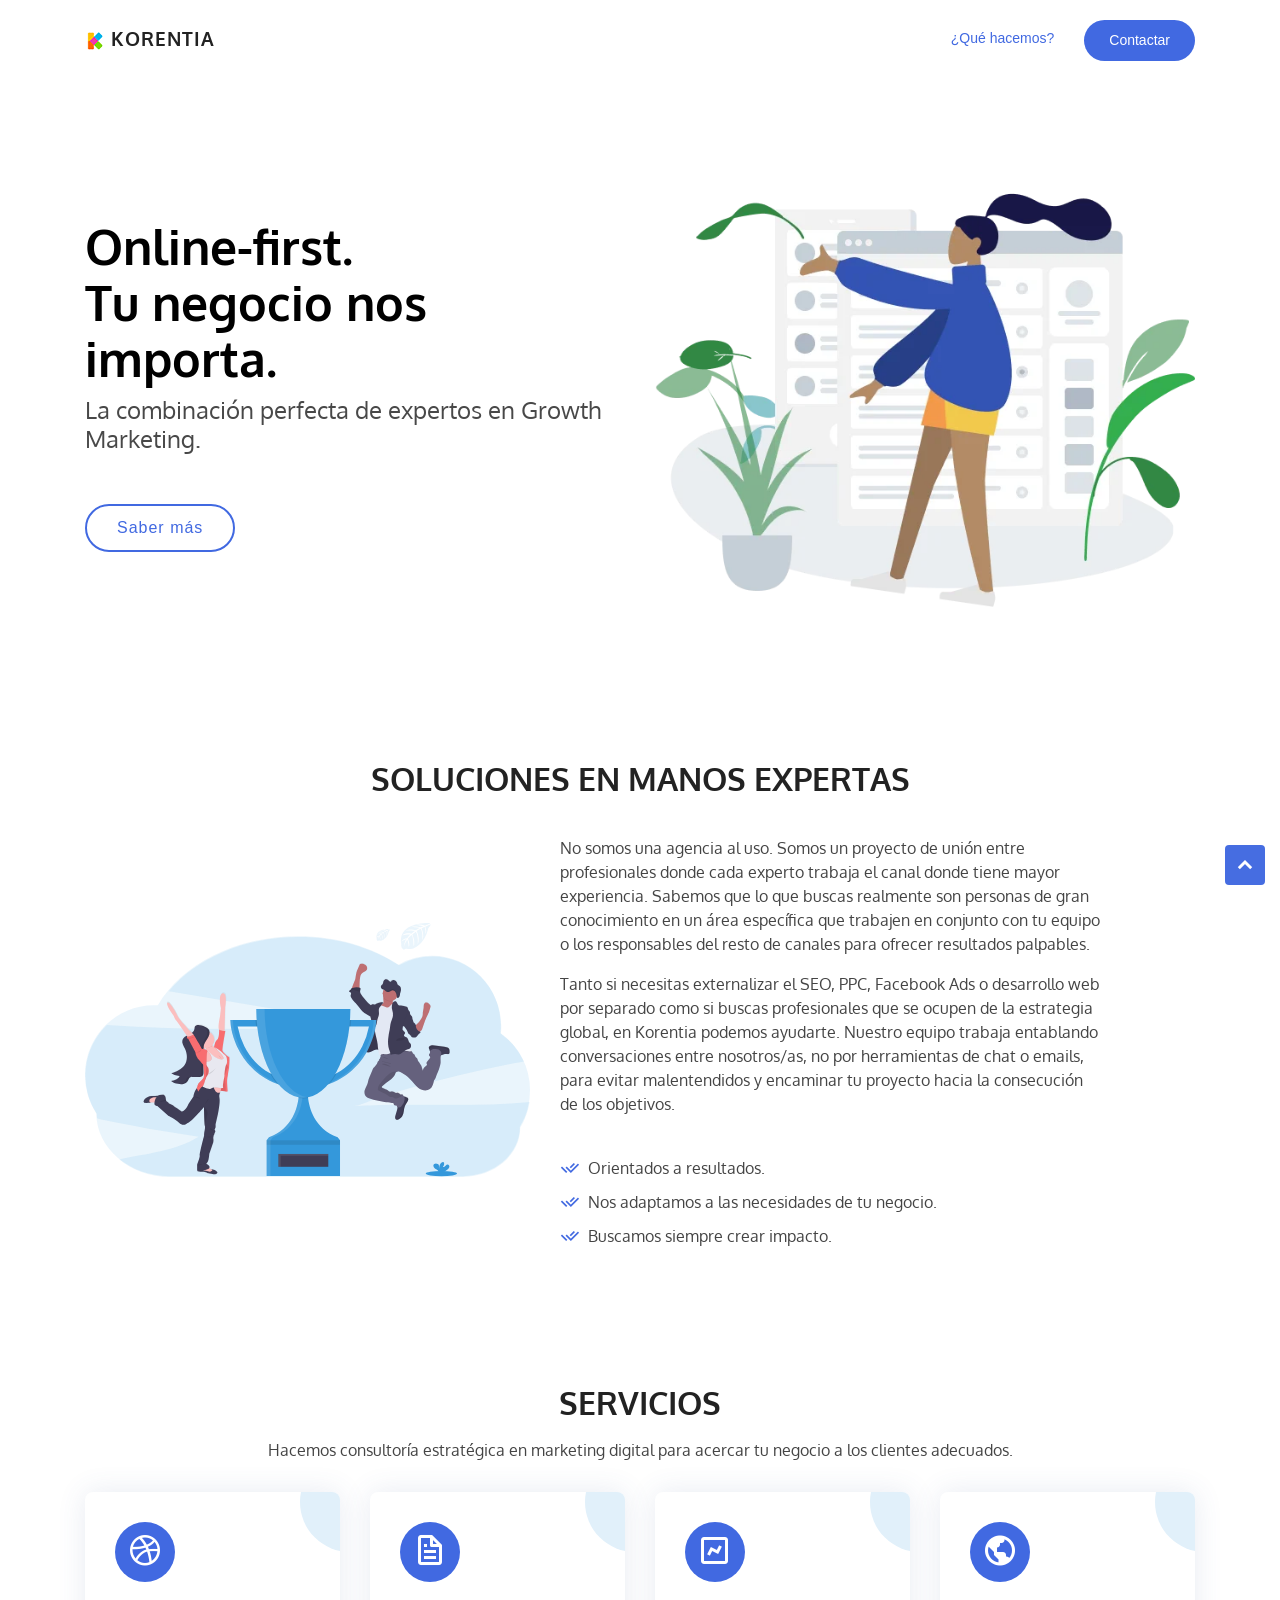
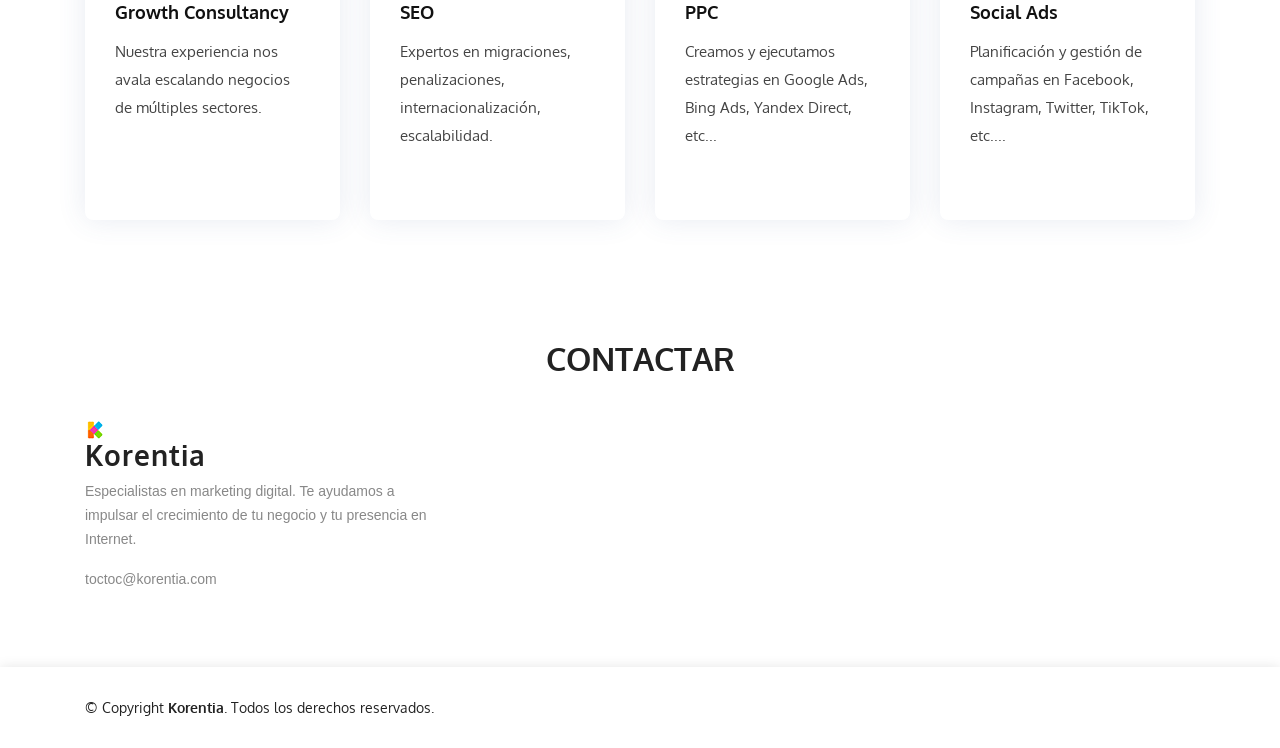
==== commit cd9531b5: "add GA tracking" ====
--- a/index.html
+++ b/index.html
@@ -2,6 +2,15 @@
 <html lang="en-US" prefix="og: http://ogp.me/ns# fb: http://ogp.me/ns/fb#>
   <head>
     <!-- Global site tag (gtag.js) - Google Analytics -->
+          <!-- Global site tag (gtag.js) - Google Analytics -->
+          <script async src="https://www.googletagmanager.com/gtag/js?id=UA-85660240-1"></script>
+          <script>
+            window.dataLayer = window.dataLayer || [];
+            function gtag(){dataLayer.push(arguments);}
+            gtag('js', new Date());
+
+            gtag('config', 'UA-85660240-1');
+          </script>
 
     <!-- END Global site tag (gtag.js) - Google Analytics -->
 
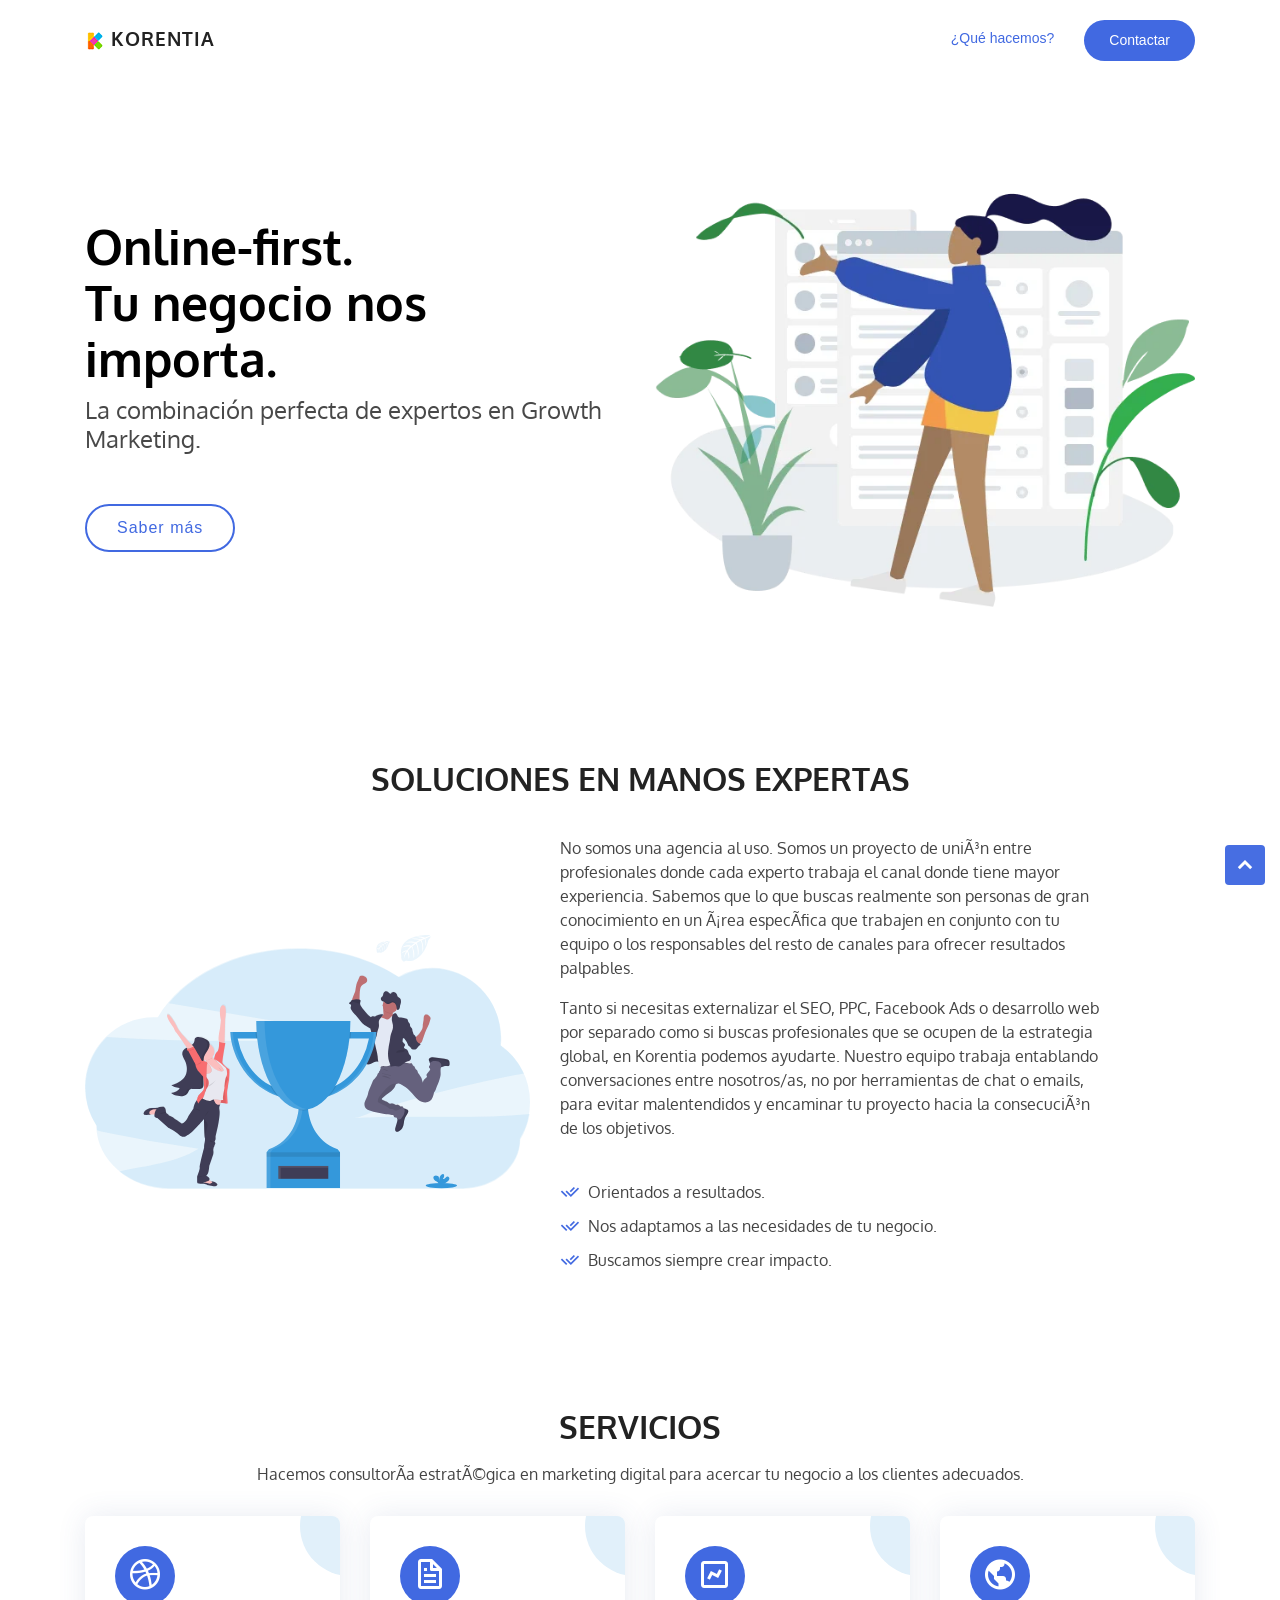
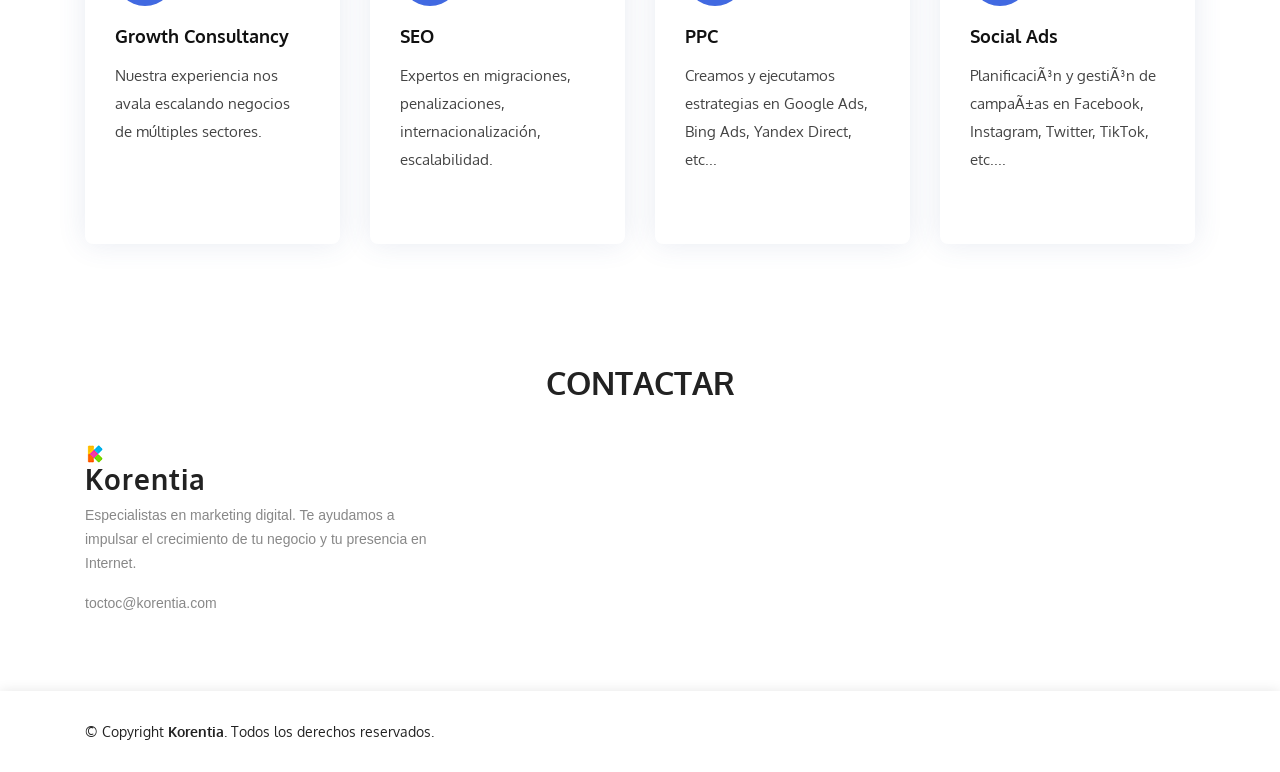
==== commit a34afb6b: "Update index.html" ====
--- a/index.html
+++ b/index.html
@@ -2,15 +2,13 @@
 <html lang="en-US" prefix="og: http://ogp.me/ns# fb: http://ogp.me/ns/fb#>
   <head>
     <!-- Global site tag (gtag.js) - Google Analytics -->
-          <!-- Global site tag (gtag.js) - Google Analytics -->
-          <script async src="https://www.googletagmanager.com/gtag/js?id=UA-85660240-1"></script>
-          <script>
-            window.dataLayer = window.dataLayer || [];
-            function gtag(){dataLayer.push(arguments);}
-            gtag('js', new Date());
-
-            gtag('config', 'UA-85660240-1');
-          </script>
+          <!-- Google Tag Manager -->
+          <script>(function(w,d,s,l,i){w[l]=w[l]||[];w[l].push({'gtm.start':
+          new Date().getTime(),event:'gtm.js'});var f=d.getElementsByTagName(s)[0],
+          j=d.createElement(s),dl=l!='dataLayer'?'&l='+l:'';j.async=true;j.src=
+          'https://www.googletagmanager.com/gtm.js?id='+i+dl;f.parentNode.insertBefore(j,f);
+          })(window,document,'script','dataLayer','GTM-T889W4');</script>
+          <!-- End Google Tag Manager -->
 
     <!-- END Global site tag (gtag.js) - Google Analytics -->
 
@@ -75,6 +73,12 @@
   </head>
 
   <body>
+                          <!-- Google Tag Manager (noscript) -->
+<noscript><iframe src="https://www.googletagmanager.com/ns.html?id=GTM-T889W4"
+height="0" width="0" style="display:none;visibility:hidden"></iframe></noscript>
+<!-- End Google Tag Manager (noscript) -->
+                                                           
+                                                           
     <!-- ======= Header ======= -->
     <header id="header" class="fixed-top d-flex align-items-center">
       <div class="container d-flex align-items-center">
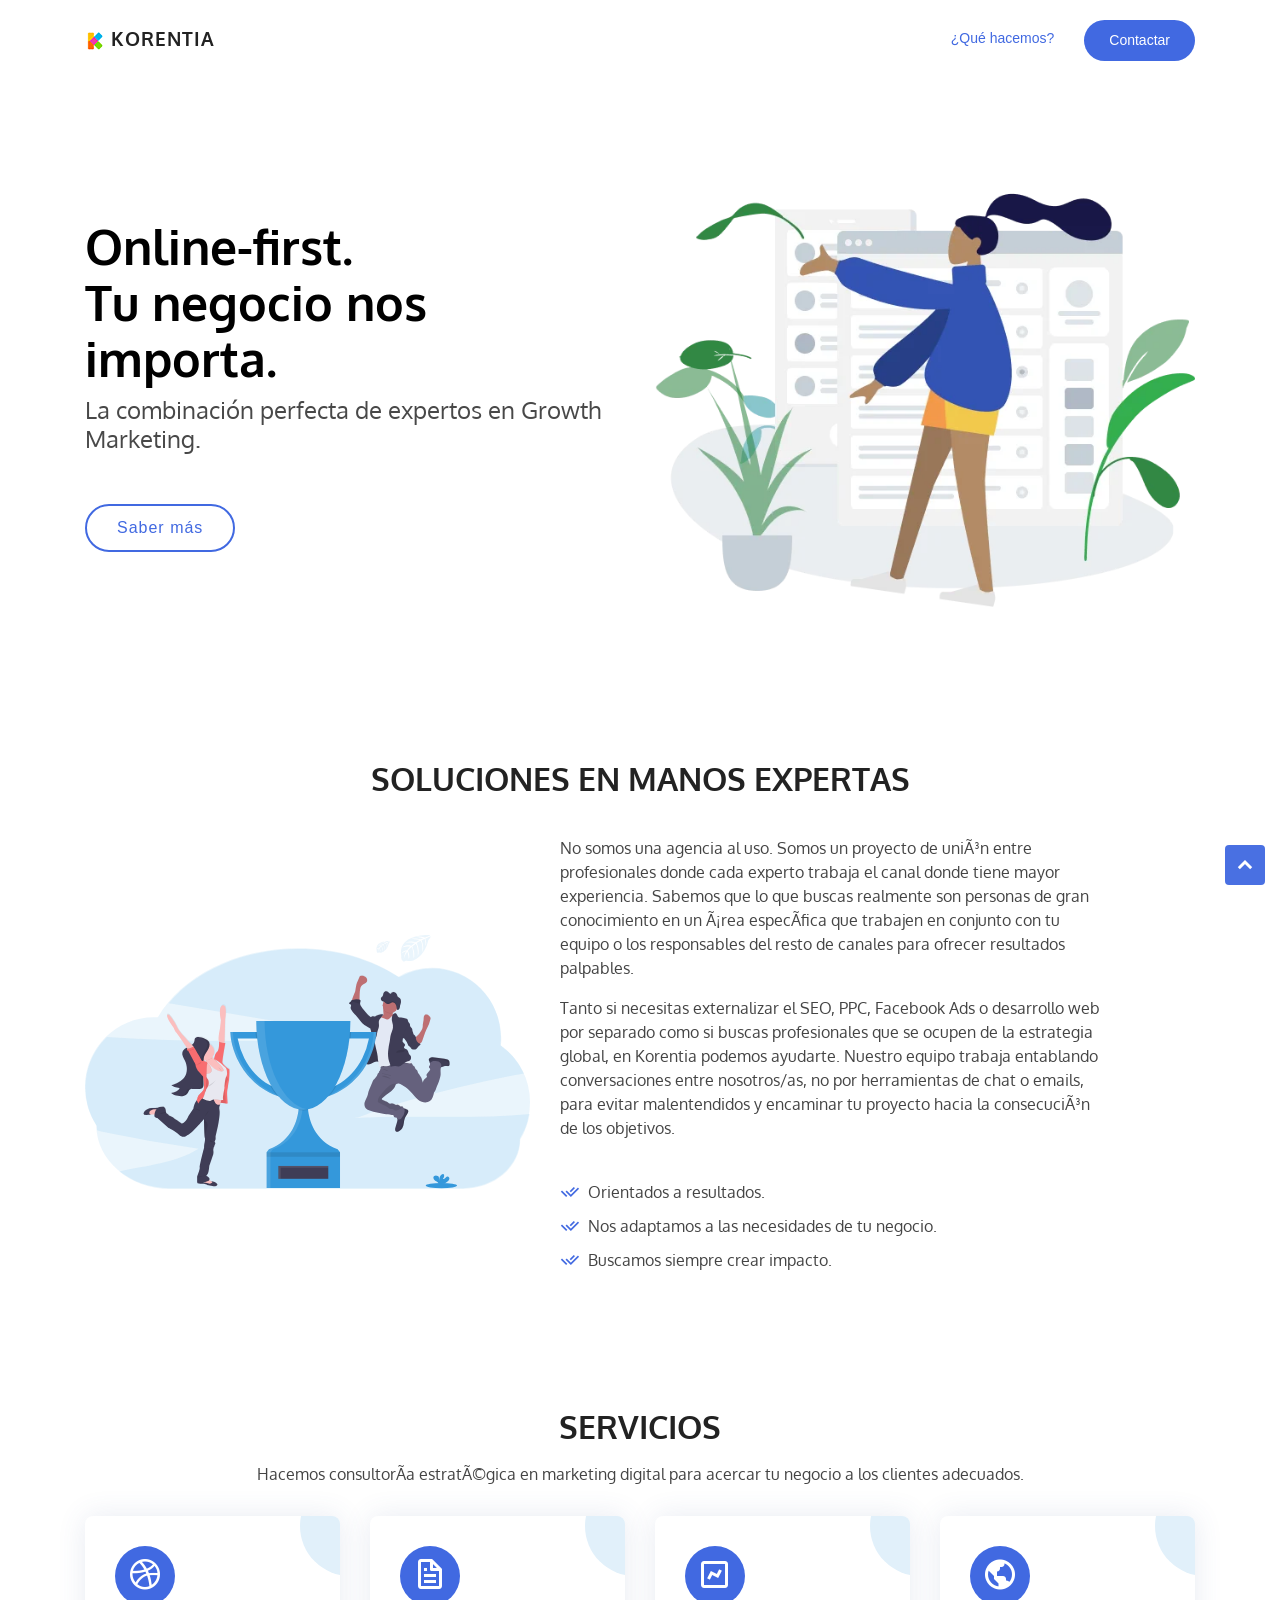
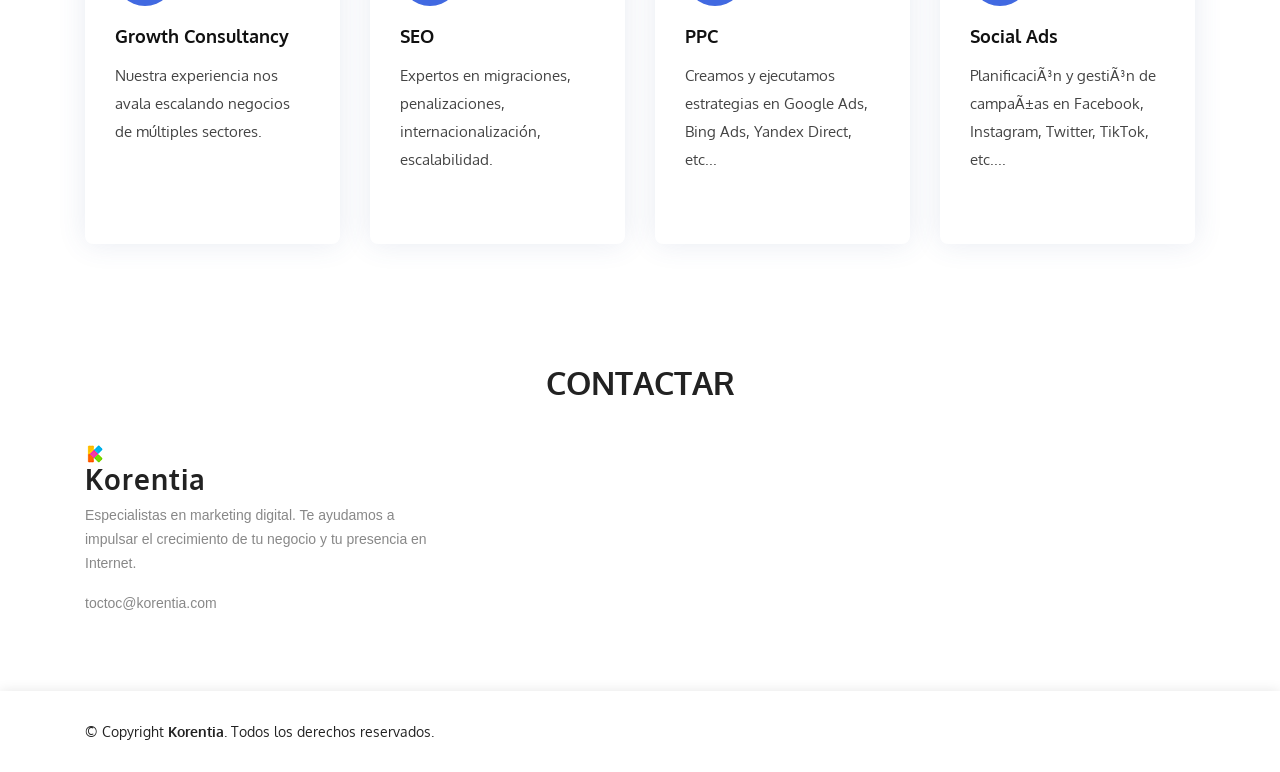
==== commit 89c3a361: "GTM" ====
--- a/index.html
+++ b/index.html
@@ -1,17 +1,15 @@
 <!DOCTYPE html>
 <html lang="en-US" prefix="og: http://ogp.me/ns# fb: http://ogp.me/ns/fb#>
   <head>
-    <!-- Global site tag (gtag.js) - Google Analytics -->
-          <!-- Google Tag Manager -->
-          <script>(function(w,d,s,l,i){w[l]=w[l]||[];w[l].push({'gtm.start':
-          new Date().getTime(),event:'gtm.js'});var f=d.getElementsByTagName(s)[0],
-          j=d.createElement(s),dl=l!='dataLayer'?'&l='+l:'';j.async=true;j.src=
-          'https://www.googletagmanager.com/gtm.js?id='+i+dl;f.parentNode.insertBefore(j,f);
-          })(window,document,'script','dataLayer','GTM-T889W4');</script>
-          <!-- End Google Tag Manager -->
-
-    <!-- END Global site tag (gtag.js) - Google Analytics -->
-
+
+<!-- Google Tag Manager -->
+<script>(function(w,d,s,l,i){w[l]=w[l]||[];w[l].push({'gtm.start':
+new Date().getTime(),event:'gtm.js'});var f=d.getElementsByTagName(s)[0],
+j=d.createElement(s),dl=l!='dataLayer'?'&l='+l:'';j.async=true;j.src=
+'https://www.googletagmanager.com/gtm.js?id='+i+dl;f.parentNode.insertBefore(j,f);
+})(window,document,'script','dataLayer','GTM-T889W4');</script>
+<!-- End Google Tag Manager -->
+                           
     <meta charset="utf-8" />
     <meta content="width=device-width, initial-scale=1.0" name="viewport" />
 
@@ -73,11 +71,10 @@
   </head>
 
   <body>
-                          <!-- Google Tag Manager (noscript) -->
+<!-- Google Tag Manager (noscript) -->
 <noscript><iframe src="https://www.googletagmanager.com/ns.html?id=GTM-T889W4"
 height="0" width="0" style="display:none;visibility:hidden"></iframe></noscript>
-<!-- End Google Tag Manager (noscript) -->
-                                                           
+<!-- End Google Tag Manager (noscript) -->               
                                                            
     <!-- ======= Header ======= -->
     <header id="header" class="fixed-top d-flex align-items-center">
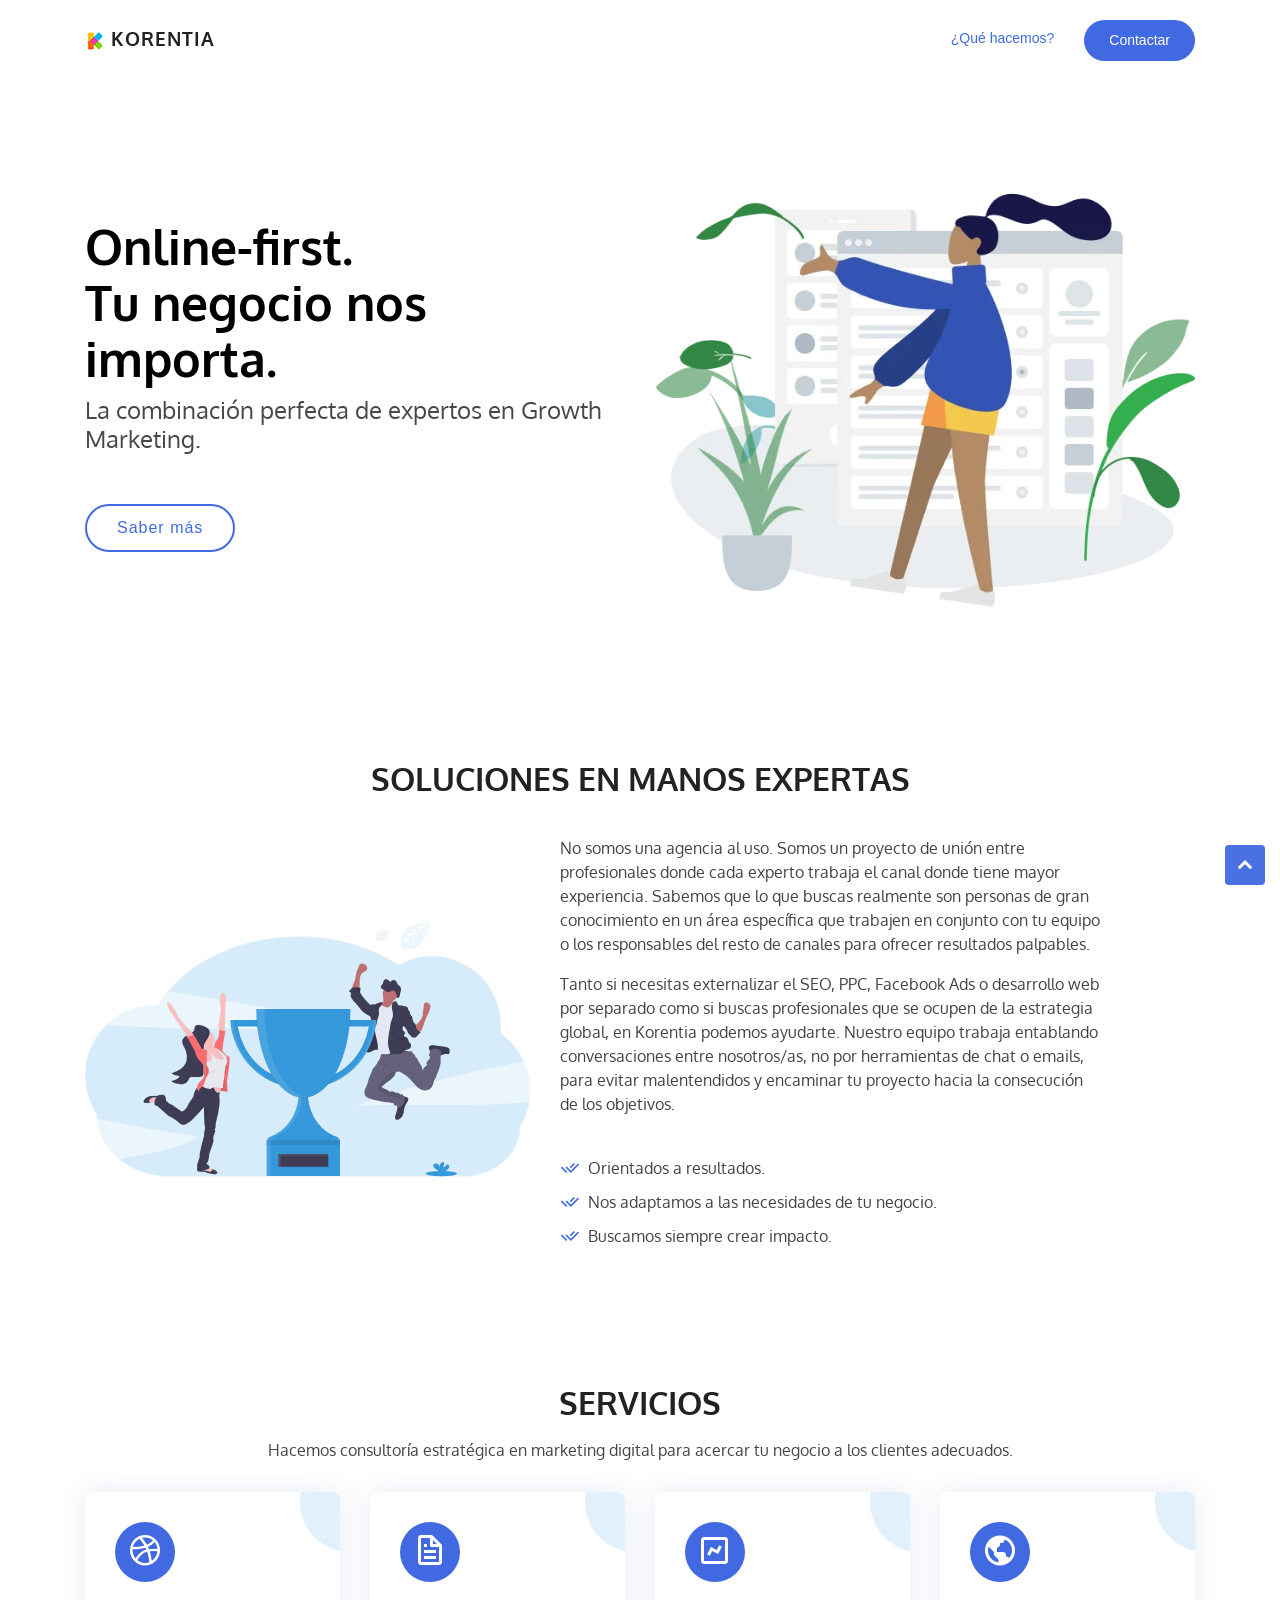
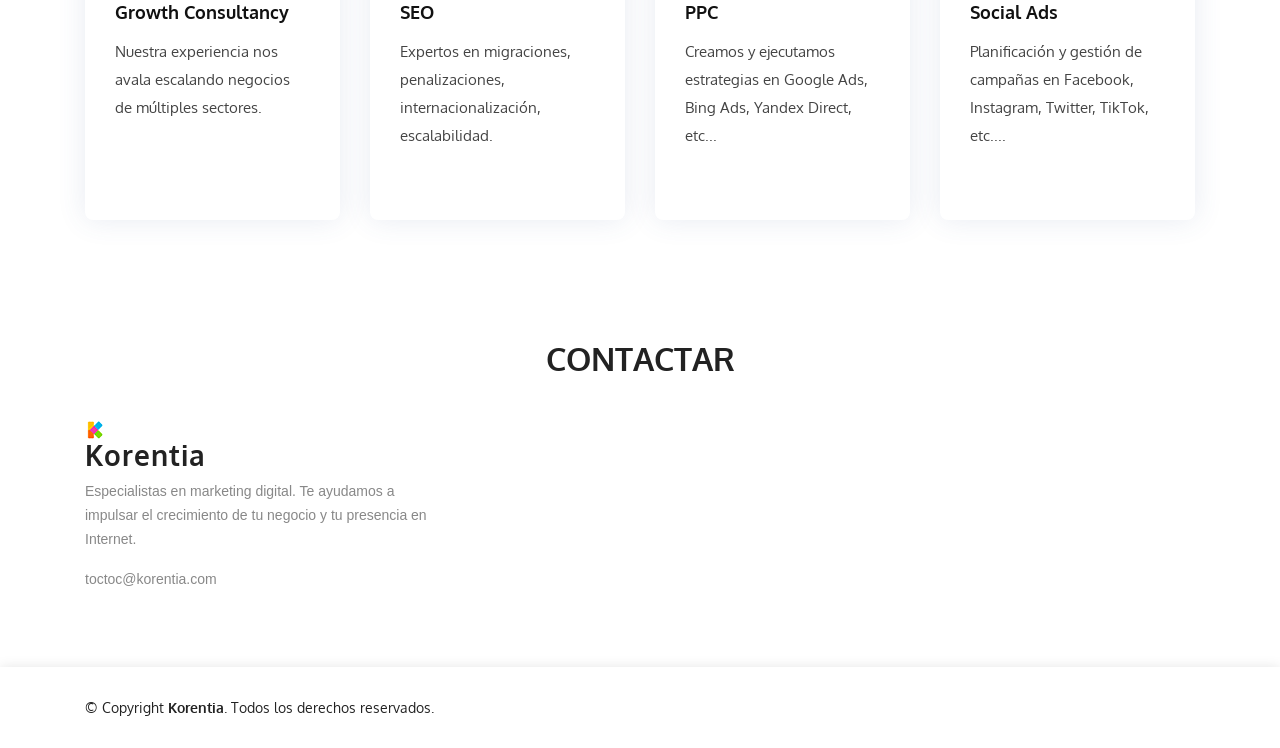
==== commit 1b2d473e: "rollback intent" ====
--- a/index.html
+++ b/index.html
@@ -1,24 +1,14 @@
 <!DOCTYPE html>
-<html lang="en-US" prefix="og: http://ogp.me/ns# fb: http://ogp.me/ns/fb#>
+<html lang="es-ES">
   <head>
 
-<!-- Google Tag Manager -->
-<script>(function(w,d,s,l,i){w[l]=w[l]||[];w[l].push({'gtm.start':
-new Date().getTime(),event:'gtm.js'});var f=d.getElementsByTagName(s)[0],
-j=d.createElement(s),dl=l!='dataLayer'?'&l='+l:'';j.async=true;j.src=
-'https://www.googletagmanager.com/gtm.js?id='+i+dl;f.parentNode.insertBefore(j,f);
-})(window,document,'script','dataLayer','GTM-T889W4');</script>
-<!-- End Google Tag Manager -->
                            
     <meta charset="utf-8" />
     <meta content="width=device-width, initial-scale=1.0" name="viewport" />
 
     <title>
-      Korentia - Marketing Digital | SEO PPC Growth Social Ads    </title>
-    <meta
-      name="description"
-      content="Korentia somos especialistas en marketing digital y te ayudamos a impulsar el crecimiento de tu negocio y tu presencia en Internet. "
-    />
+      Korentia - Marketing Digital | SEO PPC Growth Social Ads</title>
+    <meta name="description" content="Korentia somos especialistas en marketing digital y te ayudamos a impulsar el crecimiento de tu negocio y tu presencia en Internet."/>
 
 
     <!-- Favicons -->
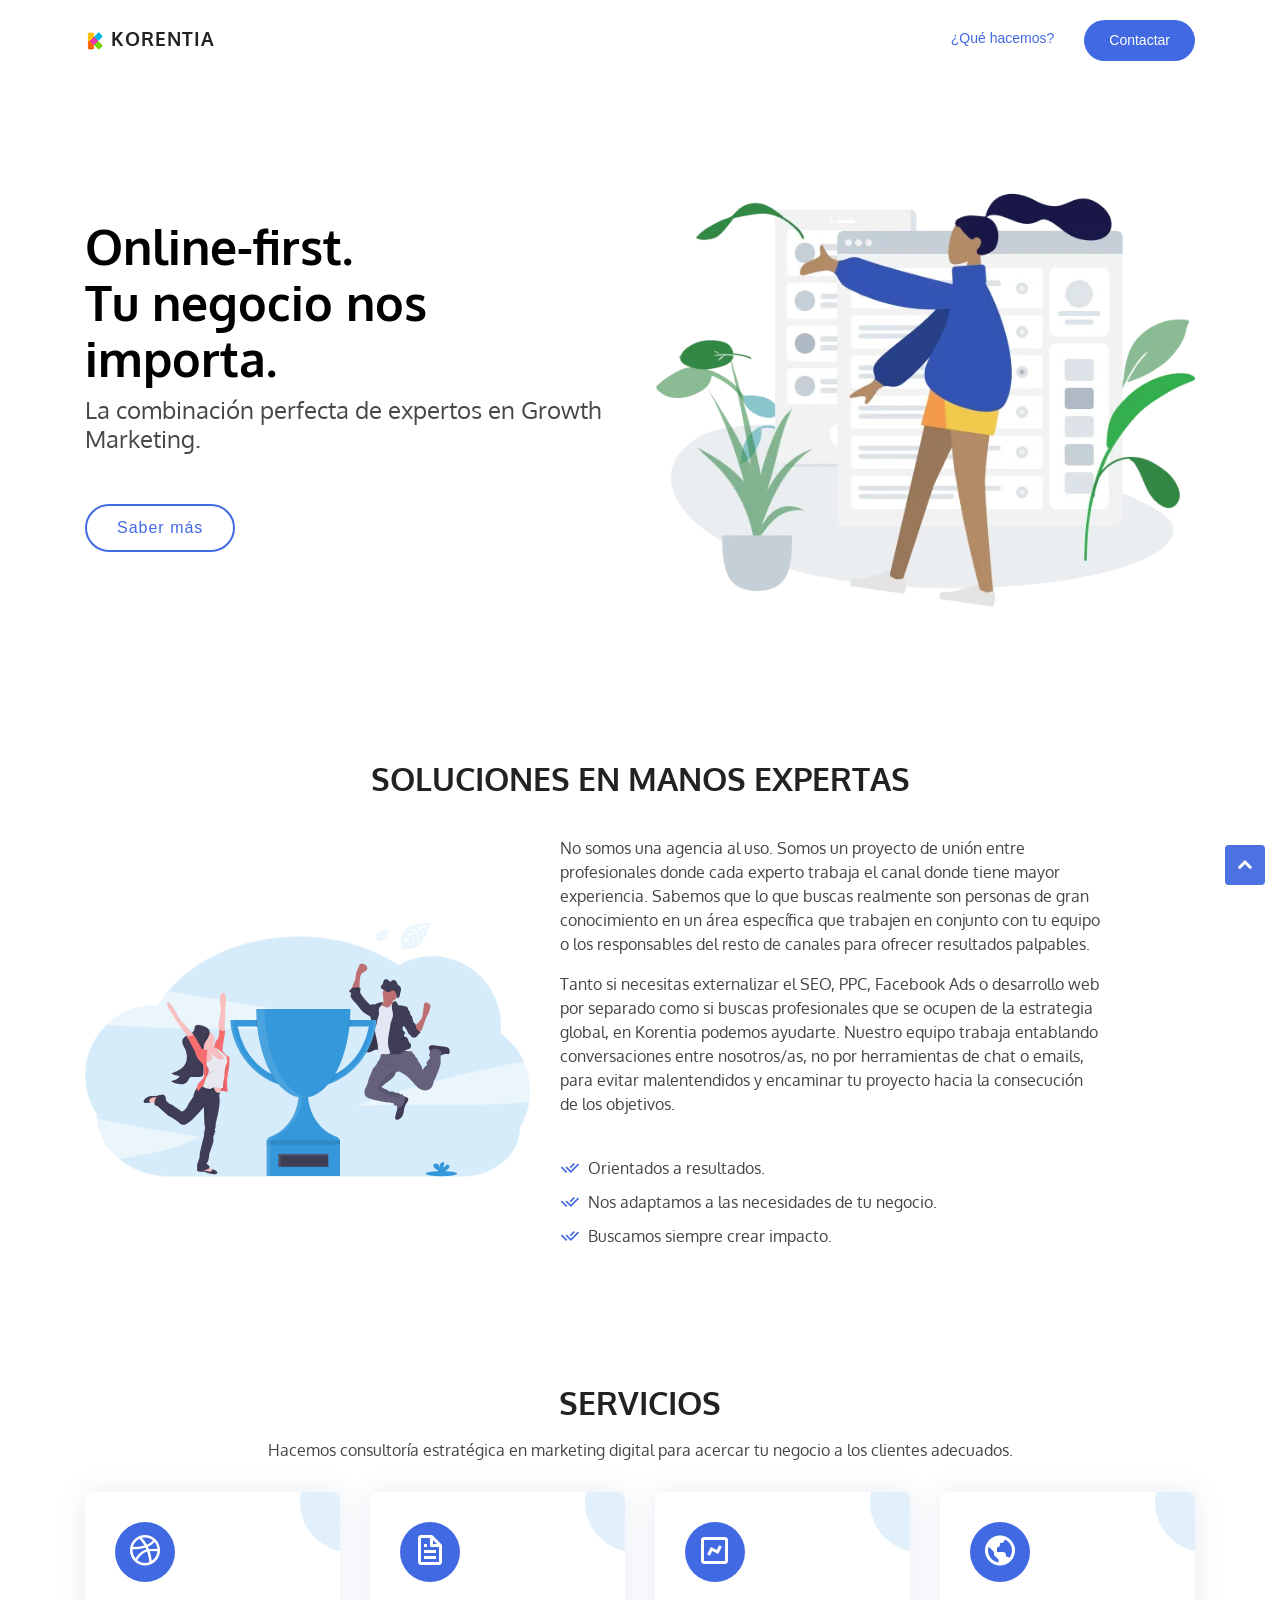
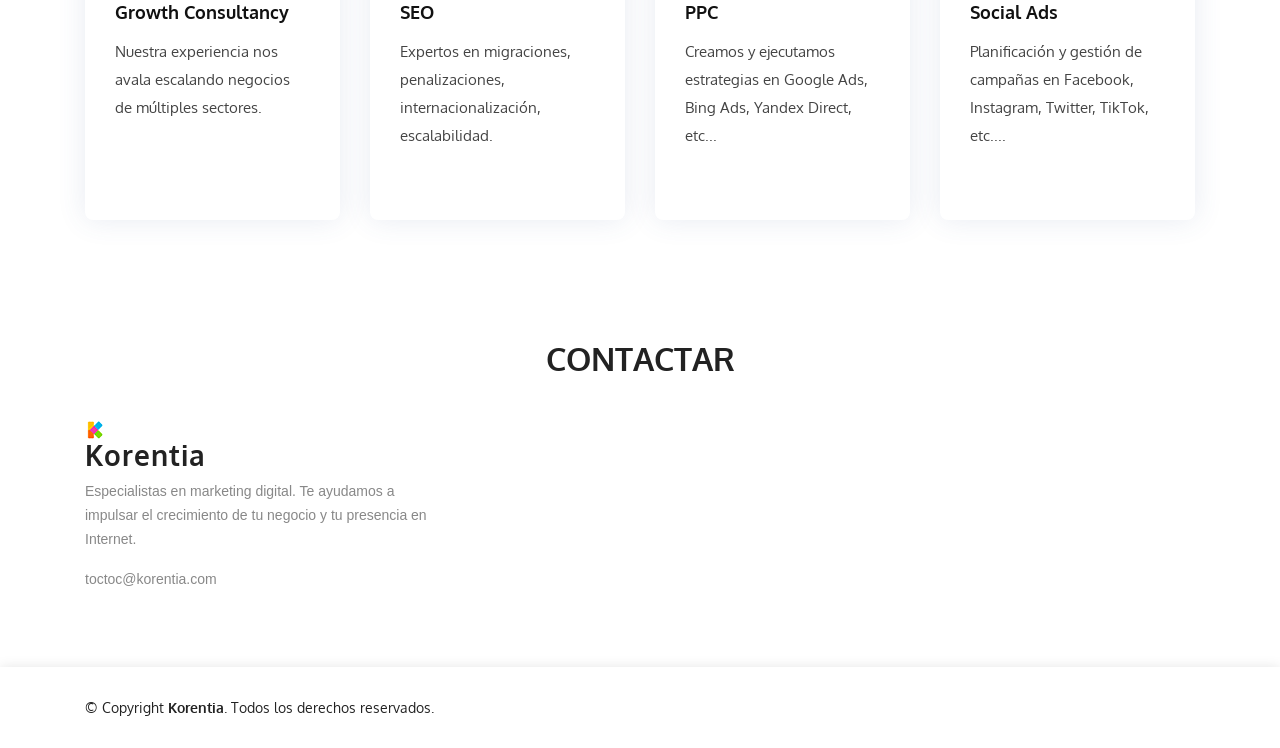
==== commit b8a4b1cc: "GA code added GA code without GTM again" ====
--- a/index.html
+++ b/index.html
@@ -1,6 +1,16 @@
 <!DOCTYPE html>
 <html lang="es-ES">
   <head>
+
+    <!-- Global site tag (gtag.js) - Google Analytics -->
+<script async src="https://www.googletagmanager.com/gtag/js?id=UA-85660240-1"></script>
+<script>
+  window.dataLayer = window.dataLayer || [];
+  function gtag(){dataLayer.push(arguments);}
+  gtag('js', new Date());
+
+  gtag('config', 'UA-85660240-1');
+</script>
 
                            
     <meta charset="utf-8" />
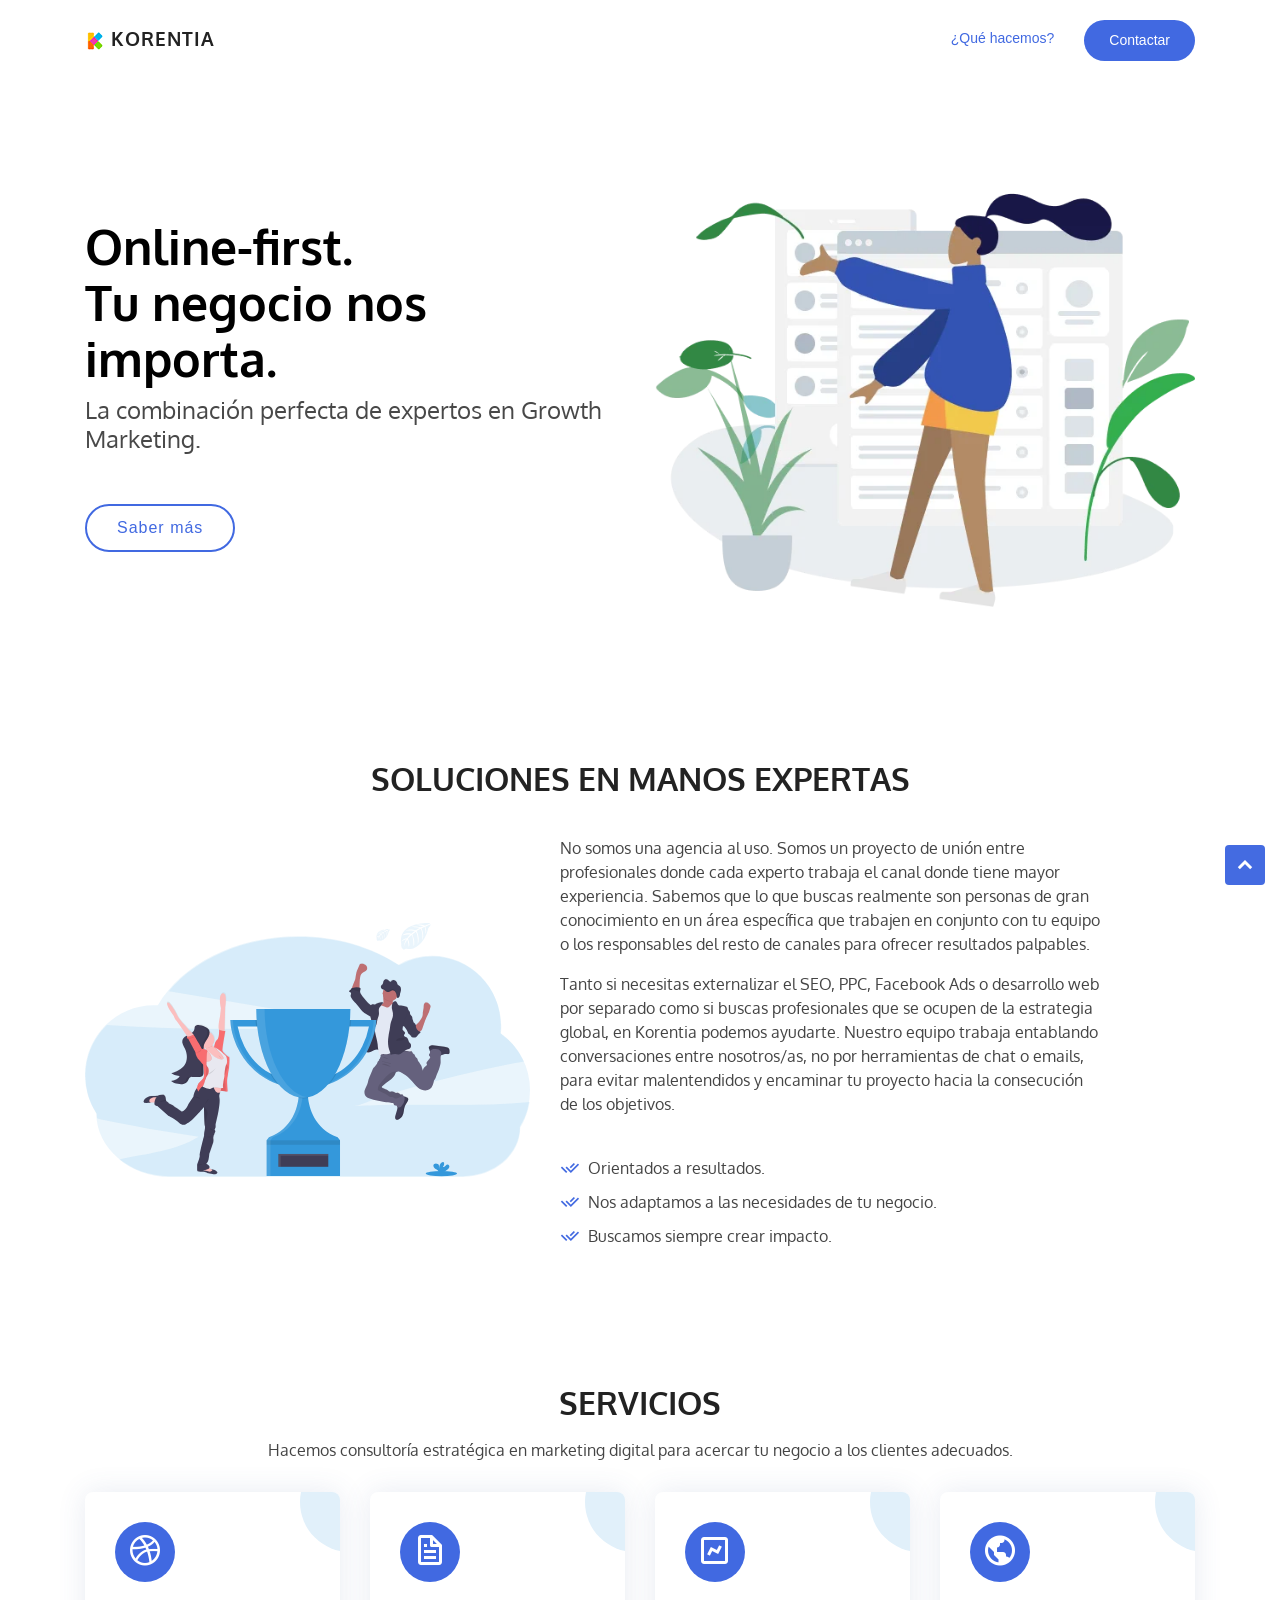
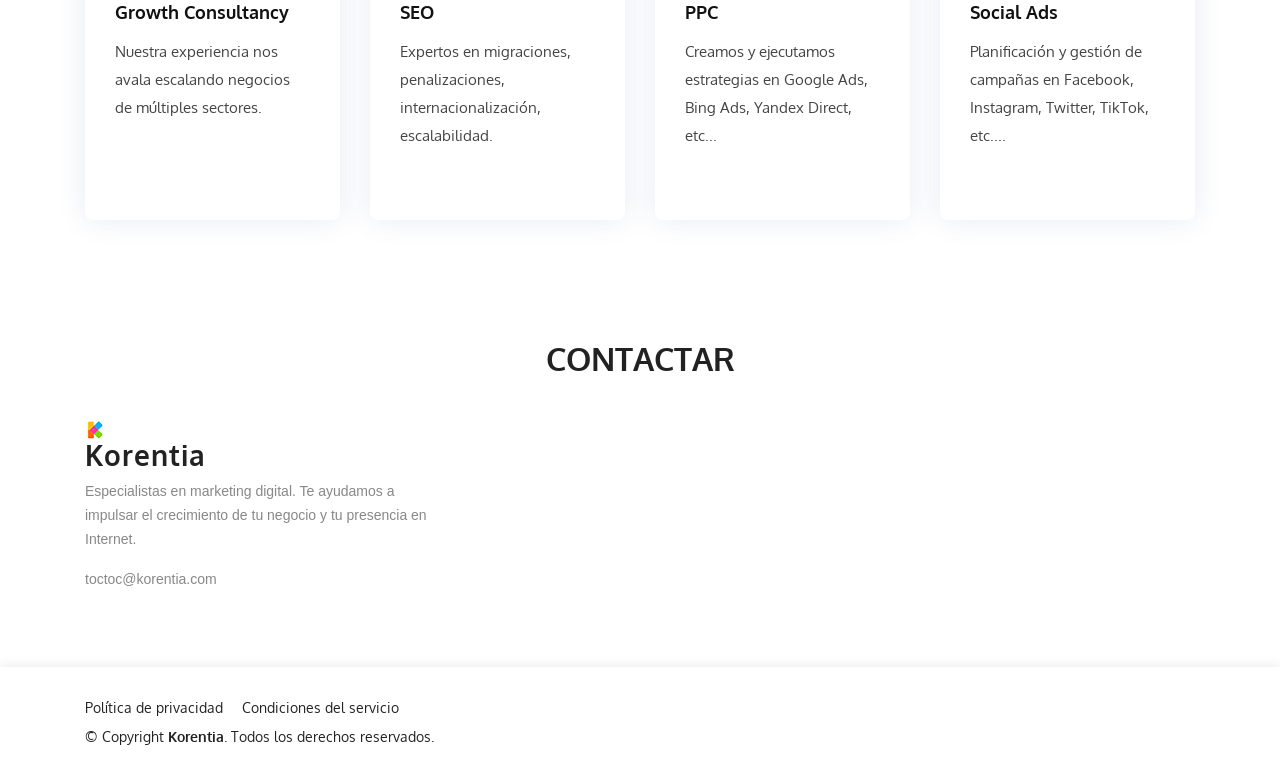
==== commit cd43fd90: "Link privacy and terms pages from the footer" ====
--- a/index.html
+++ b/index.html
@@ -307,6 +307,10 @@
       <div class="container">
         <div class="row d-flex align-items-center">
           <div class="col-lg-6 text-lg-left text-center">
+            <div class="footer-links mb-2">
+              <a href="privacy/">Pol&iacute;tica de privacidad</a>
+              <a href="terms/">Condiciones del servicio</a>
+            </div>
             <div class="copyright">
               &copy; Copyright <strong>Korentia</strong>. Todos los derechos reservados.
             </div>
